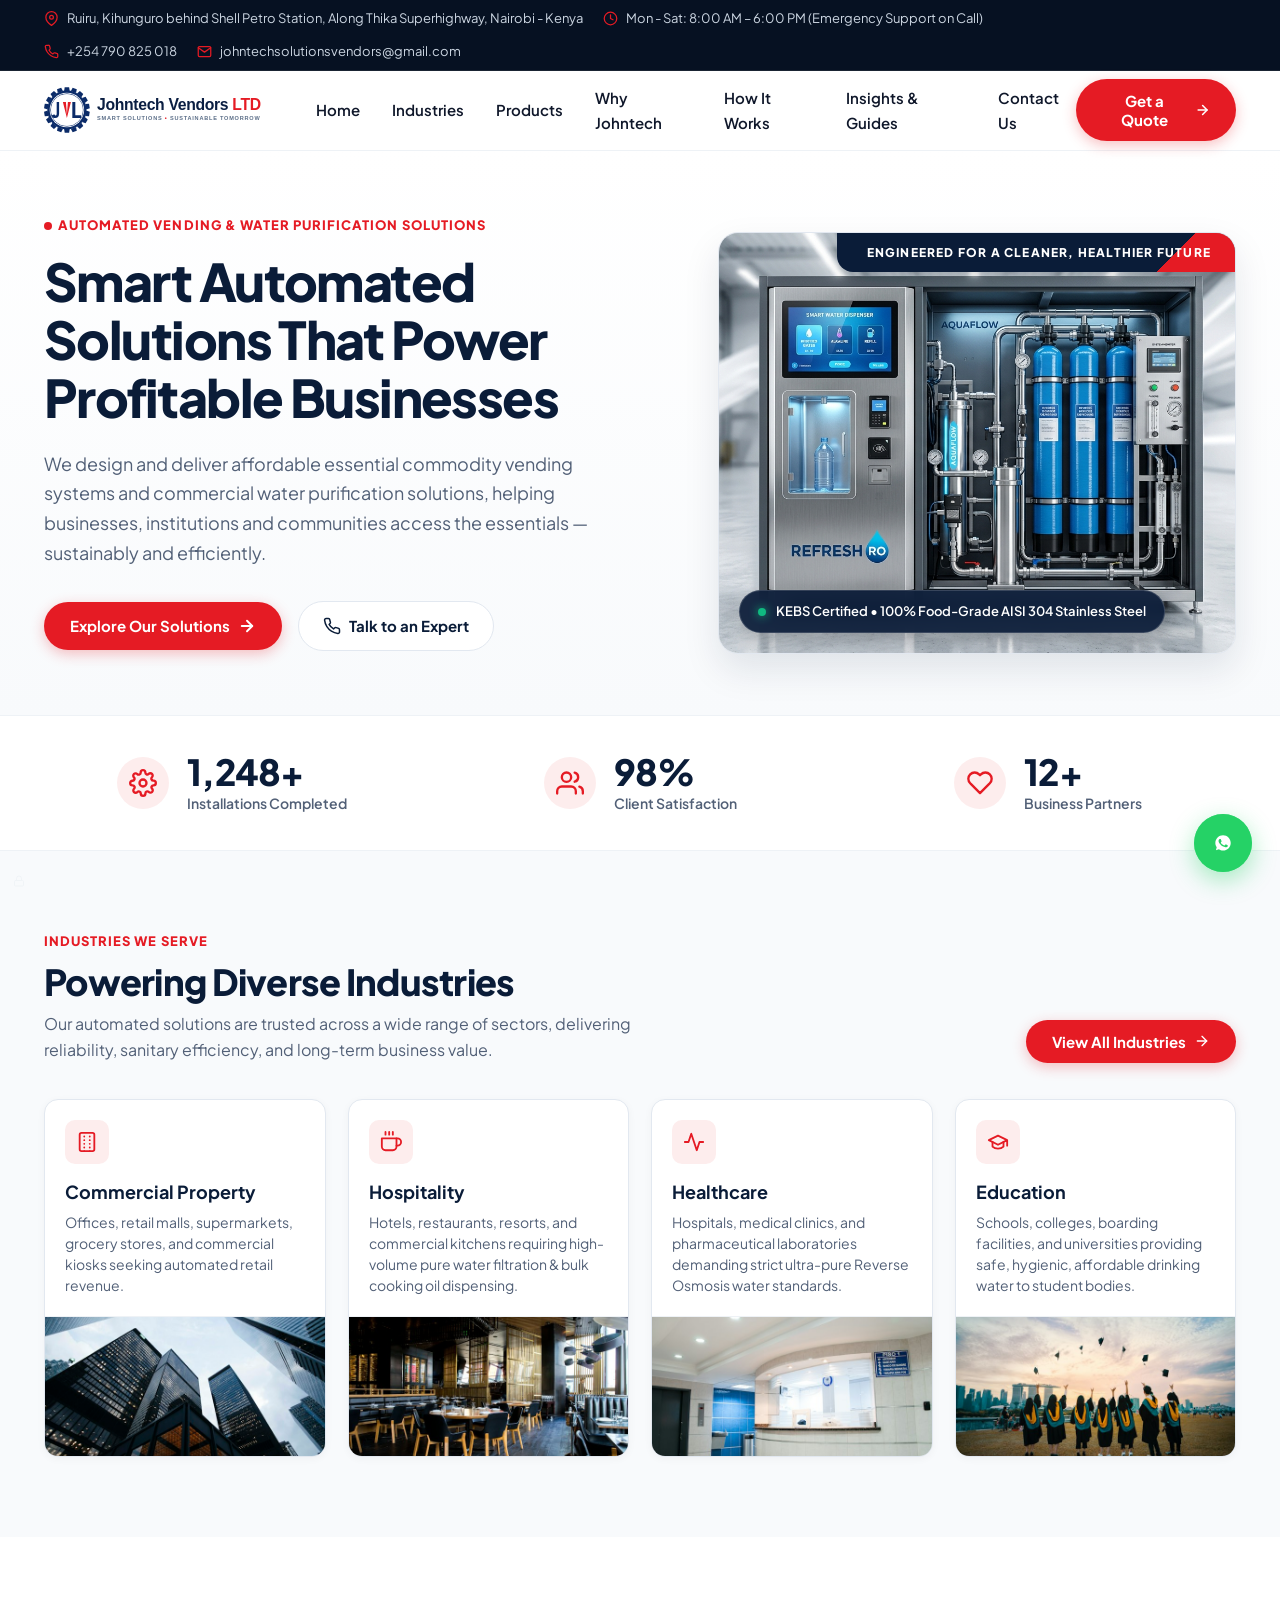
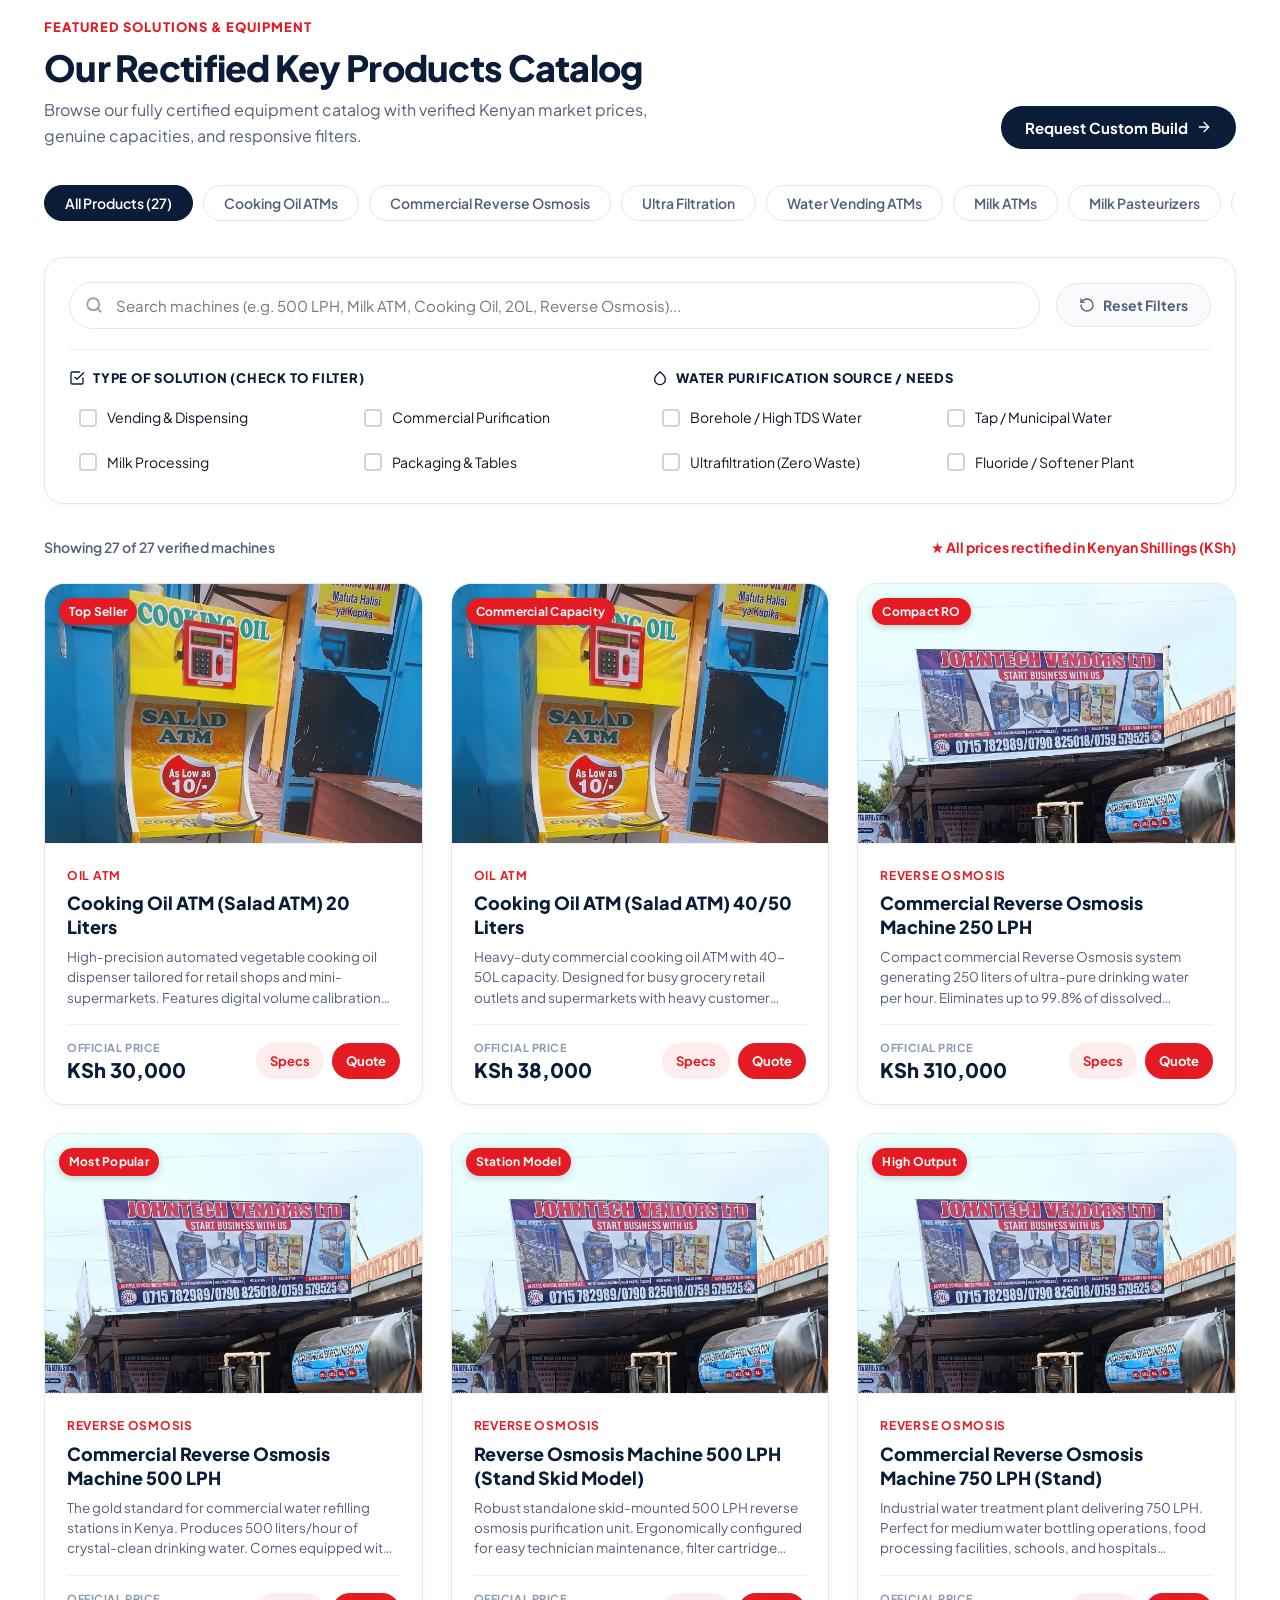
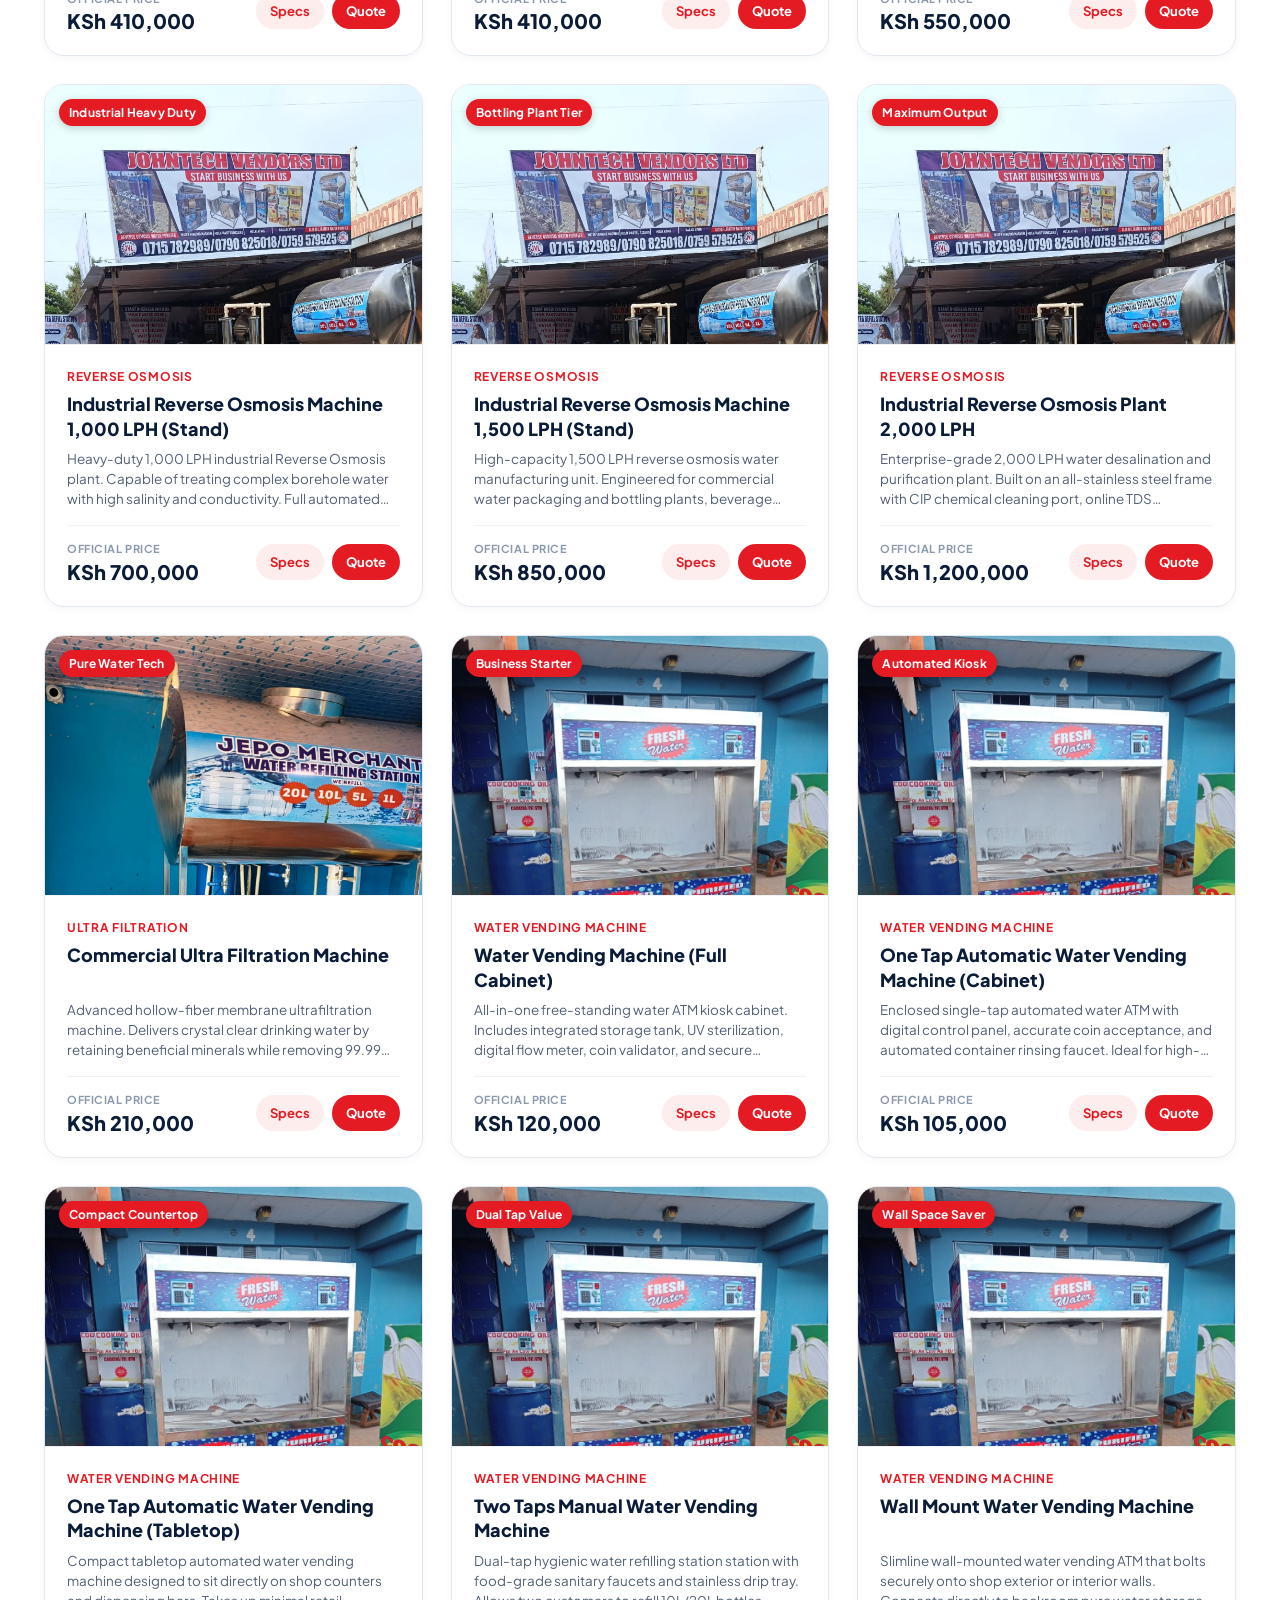
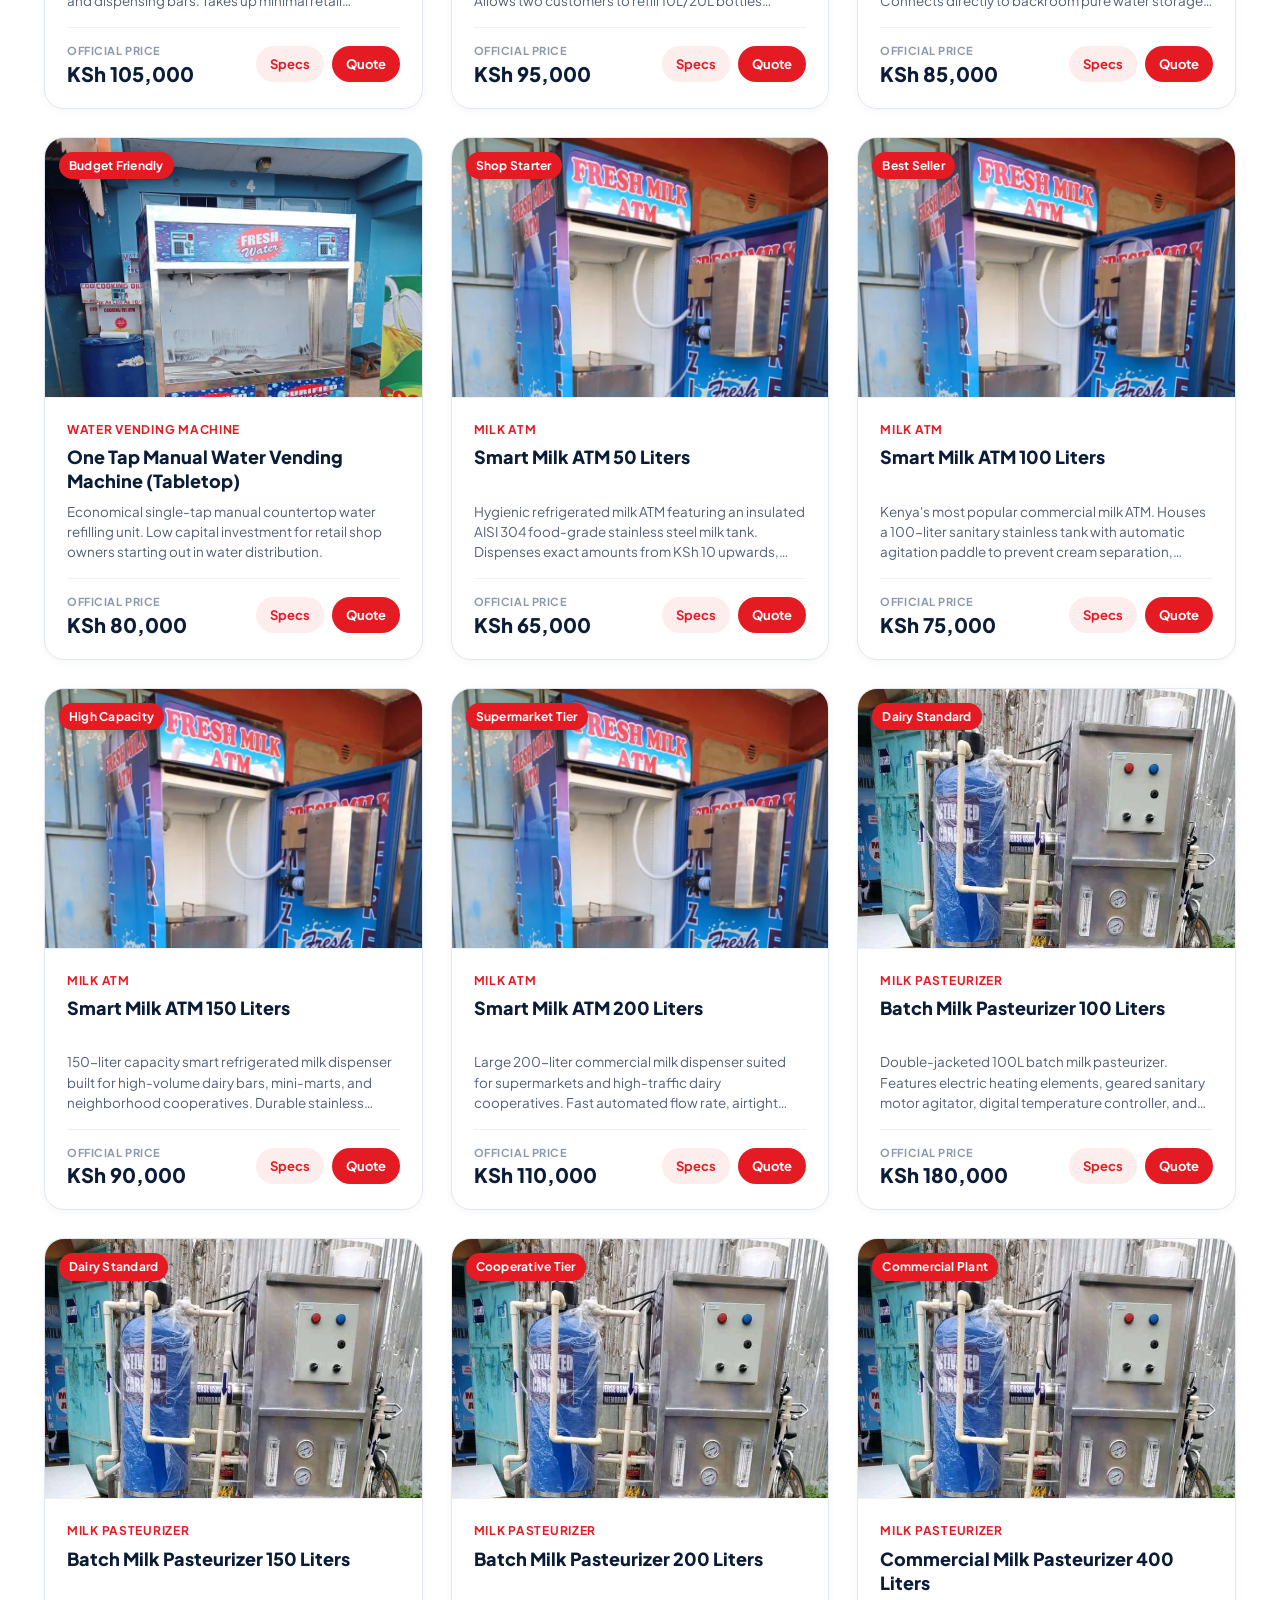
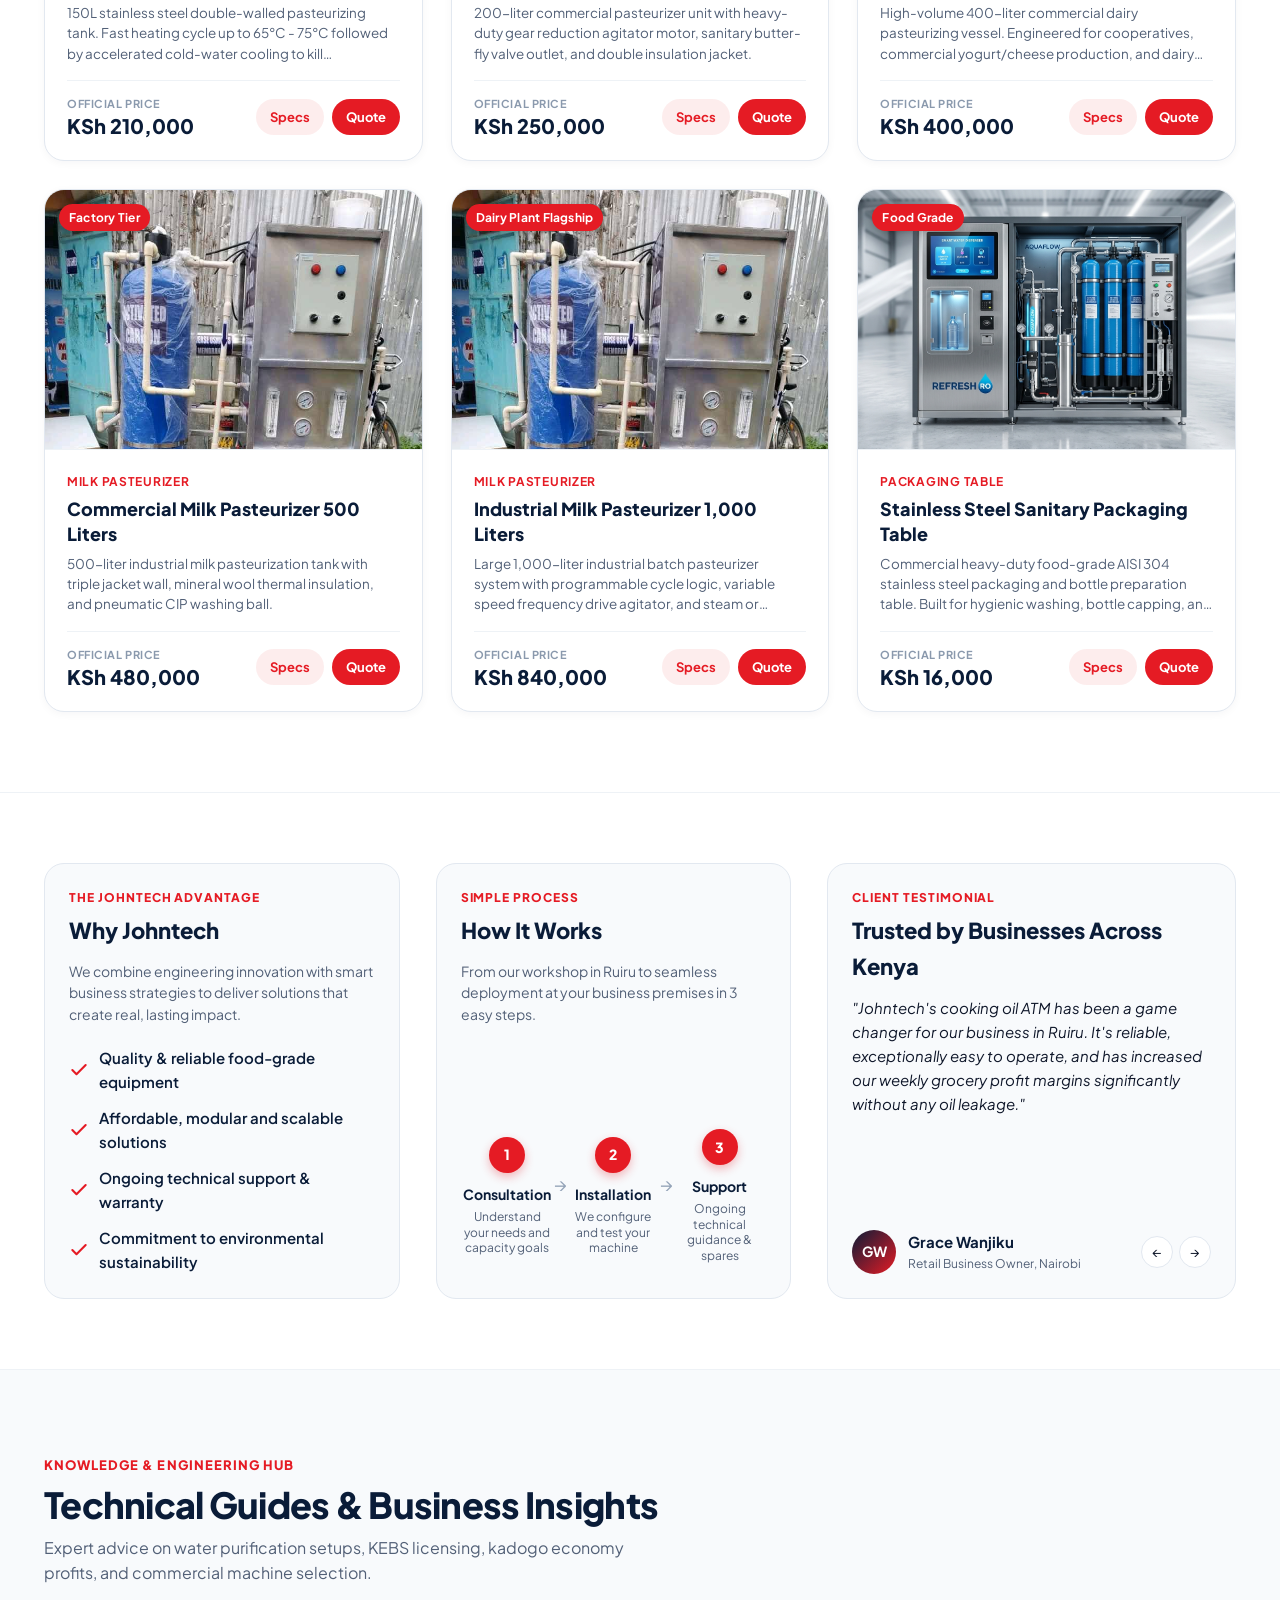
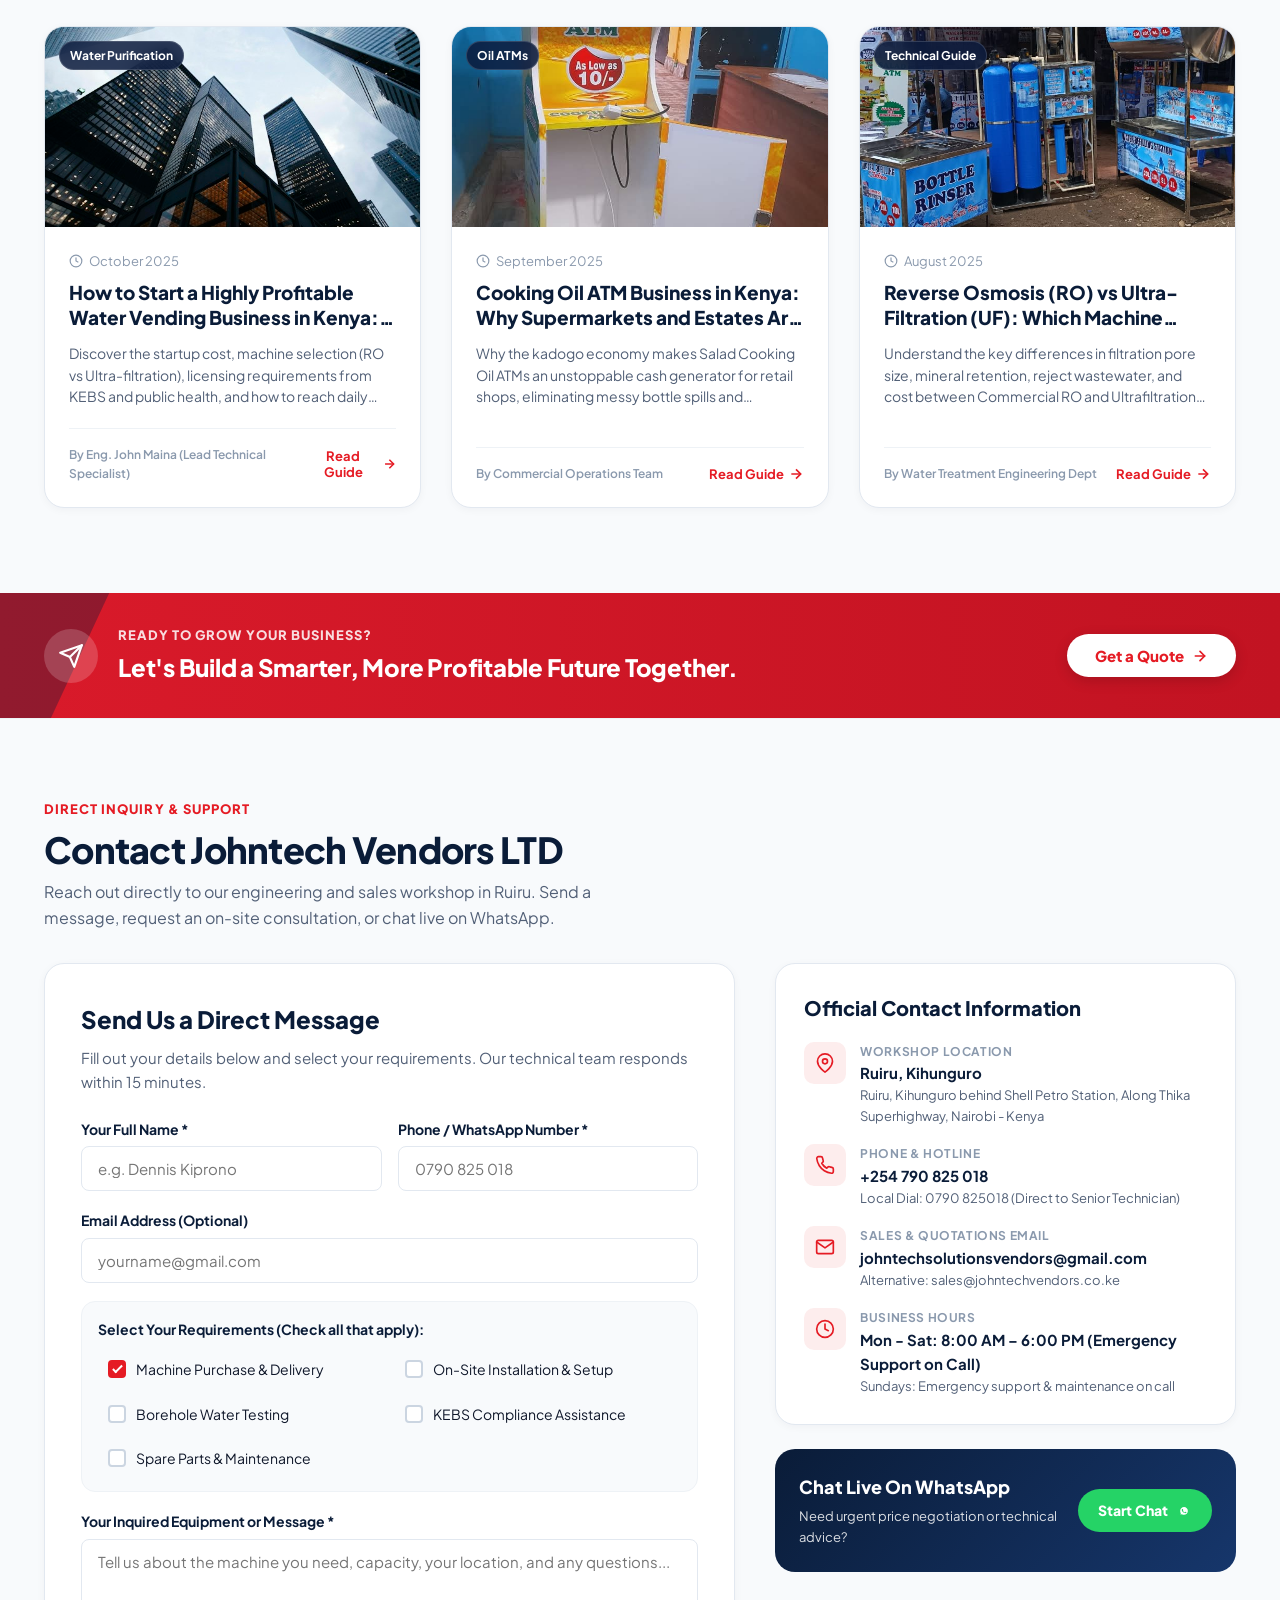
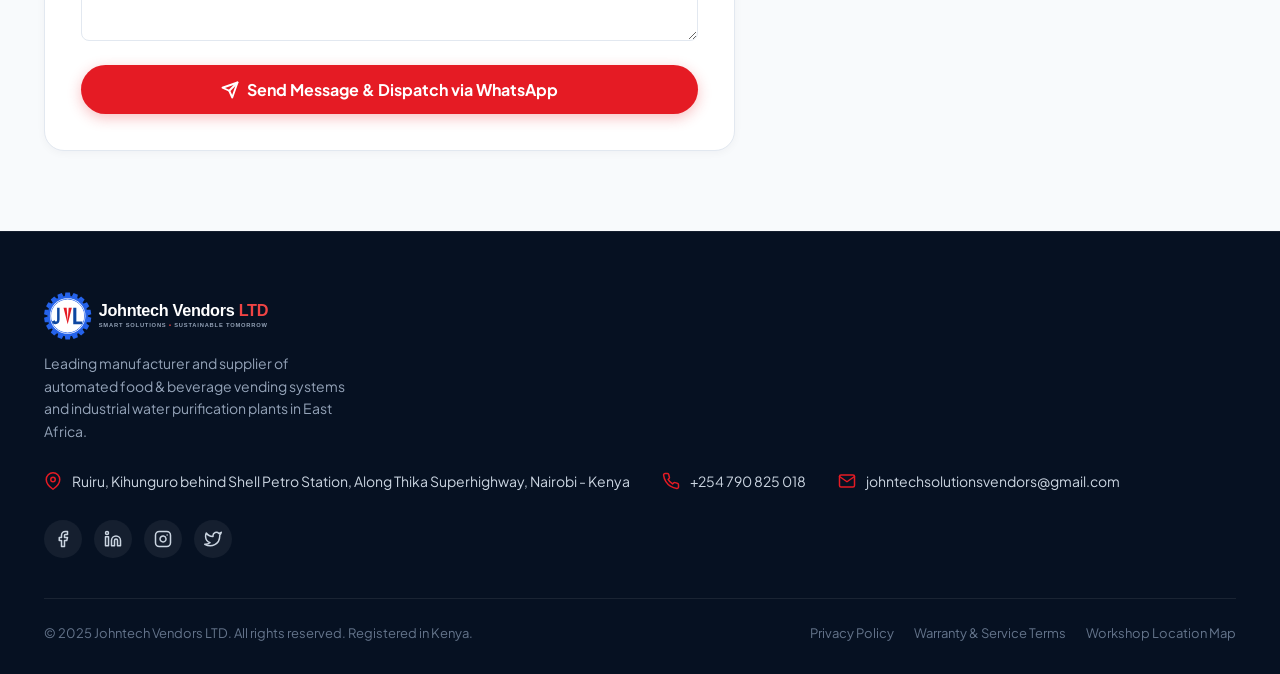
==== index.html @ 5ea1b276 "Initial commit - Johntech Vendors LTD website" ====
<!DOCTYPE html>
<html lang="en">
<head>
  <meta charset="UTF-8">
  <meta name="viewport" content="width=device-width, initial-scale=1.0">
  <title>Johntech Vendors LTD | Smart Automated Vending & Commercial Water Purification</title>
  <meta name="description" content="Johntech Vendors LTD manufactures and delivers high-performance cooking oil ATMs, commercial reverse osmosis water purification plants, milk ATMs, and automated water vending machines in Kenya. Located in Ruiru, Kihunguro behind Shell Petro Station.">
  <meta name="keywords" content="Cooking oil ATM Kenya, reverse osmosis water purification machine Kenya, milk ATM Nairobi, water vending machines Ruiru, salad ATM, water refilling station equipment">
  
  <!-- Open Graph -->
  <meta property="og:title" content="Johntech Vendors LTD - Smart Solutions, Sustainable Tomorrow">
  <meta property="og:description" content="Engineered essential commodity vending and industrial water purification systems powering profitable businesses across Kenya.">
  <meta property="og:type" content="website">
  <meta property="og:image" content="assets/hero-machine.jpg">

  <!-- Favicon -->
  <link rel="icon" type="image/svg+xml" href="assets/logo-gear.svg">

  <!-- Styles -->
  <link rel="stylesheet" href="css/style.css?v=2">
</head>
<body>

  <!-- Top Announcement Bar -->
  <div class="top-bar">
    <div class="container">
      <div class="top-bar-left">
        <div class="top-bar-item">
          <svg width="15" height="15" viewBox="0 0 24 24" fill="none" stroke="currentColor" stroke-width="2" stroke-linecap="round" stroke-linejoin="round"><path d="M21 10c0 7-9 13-9 13s-9-6-9-13a9 9 0 0 1 18 0z"></path><circle cx="12" cy="10" r="3"></circle></svg>
          <span id="topBarAddress">Ruiru, Kihunguro behind Shell Petro Station, Along Thika Rd</span>
        </div>
        <div class="top-bar-item">
          <svg width="15" height="15" viewBox="0 0 24 24" fill="none" stroke="currentColor" stroke-width="2" stroke-linecap="round" stroke-linejoin="round"><circle cx="12" cy="12" r="10"></circle><polyline points="12 6 12 12 16 14"></polyline></svg>
          <span id="topBarHours">Mon - Sat: 8:00 AM – 6:00 PM</span>
        </div>
      </div>
      <div class="top-bar-right">
        <a href="tel:+254790825018" class="top-bar-item" id="topBarPhoneLink">
          <svg width="15" height="15" viewBox="0 0 24 24" fill="none" stroke="currentColor" stroke-width="2" stroke-linecap="round" stroke-linejoin="round"><path d="M22 16.92v3a2 2 0 0 1-2.18 2 19.79 19.79 0 0 1-8.63-3.07 19.5 19.5 0 0 1-6-6 19.79 19.79 0 0 1-3.07-8.67A2 2 0 0 1 4.11 2h3a2 2 0 0 1 2 1.72 12.84 12.84 0 0 0 .7 2.81 2 2 0 0 1-.45 2.11L8.09 9.91a16 16 0 0 0 6 6l1.27-1.27a2 2 0 0 1 2.11-.45 12.84 12.84 0 0 0 2.81.7A2 2 0 0 1 22 16.92z"></path></svg>
          <span id="topBarPhone">+254 790 825 018</span>
        </a>
        <a href="mailto:johntechsolutionsvendors@gmail.com" class="top-bar-item" id="topBarEmailLink">
          <svg width="15" height="15" viewBox="0 0 24 24" fill="none" stroke="currentColor" stroke-width="2" stroke-linecap="round" stroke-linejoin="round"><path d="M4 4h16c1.1 0 2 .9 2 2v12c0 1.1-.9 2-2 2H4c-1.1 0-2-.9-2-2V6c0-1.1.9-2 2-2z"></path><polyline points="22,6 12,13 2,6"></polyline></svg>
          <span id="topBarEmail">johntechsolutionsvendors@gmail.com</span>
        </a>
      </div>
    </div>
  </div>

  <!-- Main Navigation Bar -->
  <header class="navbar" id="navbar">
    <div class="container">
      <a href="#" class="brand-logo" aria-label="Johntech Vendors LTD Home">
        <img src="assets/logo.svg" alt="Johntech Vendors LTD Logo">
      </a>

      <nav>
        <ul class="nav-links">
          <li><a href="#home" class="nav-link active">Home</a></li>
          <li><a href="#industries" class="nav-link">Industries</a></li>
          <li><a href="#products" class="nav-link">Products</a></li>
          <li><a href="#advantage" class="nav-link">Why Johntech</a></li>
          <li><a href="#process" class="nav-link">How It Works</a></li>
          <li><a href="#insights" class="nav-link">Insights &amp; Guides</a></li>
          <li><a href="#contact" class="nav-link">Contact Us</a></li>
        </ul>
      </nav>

      <div class="nav-actions">
        <button class="btn-primary" onclick="openQuoteModal()">
          <span>Get a Quote</span>
          <svg width="16" height="16" viewBox="0 0 24 24" fill="none" stroke="currentColor" stroke-width="2.5" stroke-linecap="round" stroke-linejoin="round"><line x1="5" y1="12" x2="19" y2="12"></line><polyline points="12 5 19 12 12 19"></polyline></svg>
        </button>
        <button class="menu-toggle" id="menuToggle" aria-label="Open Navigation Menu">
          <svg width="28" height="28" viewBox="0 0 24 24" fill="none" stroke="currentColor" stroke-width="2" stroke-linecap="round" stroke-linejoin="round"><line x1="3" y1="12" x2="21" y2="12"></line><line x1="3" y1="6" x2="21" y2="6"></line><line x1="3" y1="18" x2="21" y2="18"></line></svg>
        </button>
      </div>
    </div>
  </header>

  <!-- Mobile Drawer -->
  <div class="mobile-nav-drawer" id="mobileDrawer">
    <div class="drawer-header">
      <img src="assets/logo.svg" alt="Johntech Logo" style="height: 38px;">
      <button class="modal-close-btn" id="closeDrawer">&times;</button>
    </div>
    <ul class="drawer-links">
      <li><a href="#home" class="mobile-drawer-link">Home</a></li>
      <li><a href="#industries" class="mobile-drawer-link">Industries</a></li>
      <li><a href="#products" class="mobile-drawer-link">Products</a></li>
      <li><a href="#advantage" class="mobile-drawer-link">Why Johntech</a></li>
      <li><a href="#process" class="mobile-drawer-link">How It Works</a></li>
      <li><a href="#insights" class="mobile-drawer-link">Insights &amp; Guides</a></li>
      <li><a href="#contact" class="mobile-drawer-link">Contact Us</a></li>
    </ul>
    <button class="btn-primary" style="width: 100%;" onclick="openQuoteModal(); document.getElementById('mobileDrawer').classList.remove('open');">
      Request Official Quote
    </button>
  </div>

  <main>
    <!-- HERO SECTION -->
    <section class="hero" id="home">
      <div class="container">
        <div class="hero-grid">
          
          <!-- Hero Copy Left -->
          <div class="hero-content">
            <span class="hero-tag" id="heroTagText">Automated Vending &amp; Water Purification Solutions</span>
            <h1 class="hero-title" id="heroTitleText">Smart Automated Solutions That Power Profitable Businesses</h1>
            <p class="hero-description" id="heroSubtitleText">
              We design and deliver affordable essential commodity vending systems and commercial water purification solutions, helping businesses, institutions and communities access the essentials — sustainably and efficiently.
            </p>
            <div class="hero-buttons">
              <a href="#products" class="btn-primary">
                <span>Explore Our Solutions</span>
                <svg width="18" height="18" viewBox="0 0 24 24" fill="none" stroke="currentColor" stroke-width="2.5" stroke-linecap="round" stroke-linejoin="round"><line x1="5" y1="12" x2="19" y2="12"></line><polyline points="12 5 19 12 12 19"></polyline></svg>
              </a>
              <a href="https://wa.me/254790825018?text=Hello%20Johntech,%20I%20would%20like%20to%20talk%20to%20an%20expert%20about%20your%20vending%20and%20purification%20machines" target="_blank" class="btn-secondary" id="heroWhatsappBtn">
                <svg width="18" height="18" viewBox="0 0 24 24" fill="none" stroke="currentColor" stroke-width="2" stroke-linecap="round" stroke-linejoin="round"><path d="M22 16.92v3a2 2 0 0 1-2.18 2 19.79 19.79 0 0 1-8.63-3.07 19.5 19.5 0 0 1-6-6 19.79 19.79 0 0 1-3.07-8.67A2 2 0 0 1 4.11 2h3a2 2 0 0 1 2 1.72 12.84 12.84 0 0 0 .7 2.81 2 2 0 0 1-.45 2.11L8.09 9.91a16 16 0 0 0 6 6l1.27-1.27a2 2 0 0 1 2.11-.45 12.84 12.84 0 0 0 2.81.7A2 2 0 0 1 22 16.92z"></path></svg>
                <span>Talk to an Expert</span>
              </a>
            </div>
          </div>

          <!-- Hero Visual Right -->
          <div class="hero-visual-wrapper">
            <div class="hero-banner-accent">
              Engineered For A Cleaner, Healthier Future
            </div>
            <img src="assets/hero-machine.jpg" id="heroImageSrc" alt="Johntech Commercial Water Purification & Automated Vending Solutions" class="hero-image-main">
            <div class="hero-floating-badge">
              <span class="dot"></span>
              <span>KEBS Certified &bull; 100% Food-Grade AISI 304 Stainless Steel</span>
            </div>
          </div>

        </div>
      </div>
    </section>

    <!-- METRICS STRIP -->
    <section class="stats-strip">
      <div class="container">
        <div class="stats-grid">
          
          <div class="stat-item">
            <div class="stat-icon">
              <svg width="28" height="28" viewBox="0 0 24 24" fill="none" stroke="currentColor" stroke-width="2" stroke-linecap="round" stroke-linejoin="round"><circle cx="12" cy="12" r="3"></circle><path d="M19.4 15a1.65 1.65 0 0 0 .33 1.82l.06.06a2 2 0 0 1 0 2.83 2 2 0 0 1-2.83 0l-.06-.06a1.65 1.65 0 0 0-1.82-.33 1.65 1.65 0 0 0-1 1.51V21a2 2 0 0 1-2 2 2 2 0 0 1-2-2v-.09A1.65 1.65 0 0 0 9 19.4a1.65 1.65 0 0 0-1.82.33l-.06.06a2 2 0 0 1-2.83 0 2 2 0 0 1 0-2.83l.06-.06a1.65 1.65 0 0 0 .33-1.82 1.65 1.65 0 0 0-1.51-1H3a2 2 0 0 1-2-2 2 2 0 0 1 2-2h.09A1.65 1.65 0 0 0 4.6 9a1.65 1.65 0 0 0-.33-1.82l-.06-.06a2 2 0 0 1 0-2.83 2 2 0 0 1 2.83 0l.06.06a1.65 1.65 0 0 0 1.82.33H9a1.65 1.65 0 0 0 1-1.51V3a2 2 0 0 1 2-2 2 2 0 0 1 2 2v.09a1.65 1.65 0 0 0 1 1.51 1.65 1.65 0 0 0 1.82-.33l.06-.06a2 2 0 0 1 2.83 0 2 2 0 0 1 0 2.83l-.06.06a1.65 1.65 0 0 0-.33 1.82V9a1.65 1.65 0 0 0 1.51 1H21a2 2 0 0 1 2 2 2 2 0 0 1-2 2h-.09a1.65 1.65 0 0 0-1.51 1z"></path></svg>
            </div>
            <div class="stat-info">
              <div class="stat-number" id="statInstallationsNum" data-target="1248" data-suffix="+">1,248+</div>
              <div class="stat-label">Installations Completed</div>
            </div>
          </div>

          <div class="stat-item">
            <div class="stat-icon">
              <svg width="28" height="28" viewBox="0 0 24 24" fill="none" stroke="currentColor" stroke-width="2" stroke-linecap="round" stroke-linejoin="round"><path d="M17 21v-2a4 4 0 0 0-4-4H5a4 4 0 0 0-4 4v2"></path><circle cx="9" cy="7" r="4"></circle><path d="M23 21v-2a4 4 0 0 0-3-3.87"></path><path d="M16 3.13a4 4 0 0 1 0 7.75"></path></svg>
            </div>
            <div class="stat-info">
              <div class="stat-number" id="statSatisfactionNum" data-target="98" data-suffix="%">98%</div>
              <div class="stat-label">Client Satisfaction</div>
            </div>
          </div>

          <div class="stat-item">
            <div class="stat-icon">
              <svg width="28" height="28" viewBox="0 0 24 24" fill="none" stroke="currentColor" stroke-width="2" stroke-linecap="round" stroke-linejoin="round"><path d="M20.42 4.58a5.4 5.4 0 0 0-7.65 0l-.77.78-.77-.78a5.4 5.4 0 0 0-7.65 7.65l.77.78L12 20.66l7.65-7.65.77-.78a5.4 5.4 0 0 0 0-7.65z"></path></svg>
            </div>
            <div class="stat-info">
              <div class="stat-number" id="statPartnersNum" data-target="12" data-suffix="+">12+</div>
              <div class="stat-label">Business Partners</div>
            </div>
          </div>

        </div>
      </div>
    </section>

    <!-- INDUSTRIES WE SERVE -->
    <section class="section section-subtle" id="industries">
      <div class="container">
        
        <div class="section-header-row">
          <div>
            <span class="section-tag">Industries We Serve</span>
            <h2 class="section-title">Powering Diverse Industries</h2>
            <p class="section-subtitle">
              Our automated solutions are trusted across a wide range of sectors, delivering reliability, sanitary efficiency, and long-term business value.
            </p>
          </div>
          <button class="btn-primary" onclick="openQuoteModal('Industry Solutions')">
            <span>View All Industries</span>
            <svg width="16" height="16" viewBox="0 0 24 24" fill="none" stroke="currentColor" stroke-width="2" stroke-linecap="round" stroke-linejoin="round"><line x1="5" y1="12" x2="19" y2="12"></line><polyline points="12 5 19 12 12 19"></polyline></svg>
          </button>
        </div>

        <div class="industries-grid">
          
          <!-- Industry 1 -->
          <div class="industry-card">
            <div class="industry-card-body">
              <div class="industry-icon-wrapper">
                <svg width="22" height="22" viewBox="0 0 24 24" fill="none" stroke="currentColor" stroke-width="2" stroke-linecap="round" stroke-linejoin="round"><rect x="4" y="2" width="16" height="20" rx="2" ry="2"></rect><line x1="9" y1="22" x2="9" y2="22.01"></line><line x1="15" y1="22" x2="15" y2="22.01"></line><line x1="9" y1="6" x2="9" y2="6.01"></line><line x1="15" y1="6" x2="15" y2="6.01"></line><line x1="9" y1="10" x2="9" y2="10.01"></line><line x1="15" y1="10" x2="15" y2="10.01"></line><line x1="9" y1="14" x2="9" y2="14.01"></line><line x1="15" y1="14" x2="15" y2="14.01"></line><line x1="9" y1="18" x2="9" y2="18.01"></line><line x1="15" y1="18" x2="15" y2="18.01"></line></svg>
              </div>
              <h3 class="industry-card-title">Commercial Property</h3>
              <p class="industry-card-desc">Offices, retail malls, supermarkets, grocery stores, and commercial kiosks seeking automated retail revenue.</p>
            </div>
            <img src="assets/industries/commercial.jpg" alt="Commercial Property Vending Solutions" class="industry-image-thumb">
          </div>

          <!-- Industry 2 -->
          <div class="industry-card">
            <div class="industry-card-body">
              <div class="industry-icon-wrapper">
                <svg width="22" height="22" viewBox="0 0 24 24" fill="none" stroke="currentColor" stroke-width="2" stroke-linecap="round" stroke-linejoin="round"><path d="M18 8h1a4 4 0 0 1 0 8h-1"></path><path d="M2 8h16v9a4 4 0 0 1-4 4H6a4 4 0 0 1-4-4V8z"></path><line x1="6" y1="1" x2="6" y2="4"></line><line x1="10" y1="1" x2="10" y2="4"></line><line x1="14" y1="1" x2="14" y2="4"></line></svg>
              </div>
              <h3 class="industry-card-title">Hospitality</h3>
              <p class="industry-card-desc">Hotels, restaurants, resorts, and commercial kitchens requiring high-volume pure water filtration & bulk cooking oil dispensing.</p>
            </div>
            <img src="assets/industries/hospitality.jpg" alt="Hospitality Water and Oil Solutions" class="industry-image-thumb">
          </div>

          <!-- Industry 3 -->
          <div class="industry-card">
            <div class="industry-card-body">
              <div class="industry-icon-wrapper">
                <svg width="22" height="22" viewBox="0 0 24 24" fill="none" stroke="currentColor" stroke-width="2" stroke-linecap="round" stroke-linejoin="round"><path d="M22 12h-4l-3 9L9 3l-3 9H2"></path></svg>
              </div>
              <h3 class="industry-card-title">Healthcare</h3>
              <p class="industry-card-desc">Hospitals, medical clinics, and pharmaceutical laboratories demanding strict ultra-pure Reverse Osmosis water standards.</p>
            </div>
            <img src="assets/industries/healthcare.jpg" alt="Healthcare Purification Systems" class="industry-image-thumb">
          </div>

          <!-- Industry 4 -->
          <div class="industry-card">
            <div class="industry-card-body">
              <div class="industry-icon-wrapper">
                <svg width="22" height="22" viewBox="0 0 24 24" fill="none" stroke="currentColor" stroke-width="2" stroke-linecap="round" stroke-linejoin="round"><path d="M22 10v6M2 10l10-5 10 5-10 5z"></path><path d="M6 12v5c3 3 9 3 12 0v-5"></path></svg>
              </div>
              <h3 class="industry-card-title">Education</h3>
              <p class="industry-card-desc">Schools, colleges, boarding facilities, and universities providing safe, hygienic, affordable drinking water to student bodies.</p>
            </div>
            <img src="assets/industries/education.jpg" alt="Education Drinking Water Stations" class="industry-image-thumb">
          </div>

        </div>
      </div>
    </section>

    <!-- FEATURED SOLUTIONS / OUR KEY PRODUCTS WITH CHECKBOX FILTERS -->
    <section class="section" id="products">
      <div class="container">
        
        <div class="section-header-row">
          <div>
            <span class="section-tag">Featured Solutions &amp; Equipment</span>
            <h2 class="section-title">Our Rectified Key Products Catalog</h2>
            <p class="section-subtitle">
              Browse our fully certified equipment catalog with verified Kenyan market prices, genuine capacities, and responsive filters.
            </p>
          </div>
          <button class="btn-dark" onclick="openQuoteModal('Custom Machine Request')">
            <span>Request Custom Build</span>
            <svg width="16" height="16" viewBox="0 0 24 24" fill="none" stroke="currentColor" stroke-width="2" stroke-linecap="round" stroke-linejoin="round"><line x1="5" y1="12" x2="19" y2="12"></line><polyline points="12 5 19 12 12 19"></polyline></svg>
          </button>
        </div>

        <!-- Category Filter Pills -->
        <div class="filter-tabs">
          <button class="filter-pill active" data-filter="all">All Products (27)</button>
          <button class="filter-pill" data-filter="oil-atm">Cooking Oil ATMs</button>
          <button class="filter-pill" data-filter="reverse-osmosis">Commercial Reverse Osmosis</button>
          <button class="filter-pill" data-filter="ultra-filtration">Ultra Filtration</button>
          <button class="filter-pill" data-filter="water-vending">Water Vending ATMs</button>
          <button class="filter-pill" data-filter="milk-atm">Milk ATMs</button>
          <button class="filter-pill" data-filter="milk-pasteurizer">Milk Pasteurizers</button>
          <button class="filter-pill" data-filter="accessories">Accessories</button>
        </div>

        <!-- Advanced Filter & Search Card with Checkboxes -->
        <div class="catalog-controls-card">
          <div class="catalog-search-row">
            <div class="search-input-box">
              <svg width="18" height="18" viewBox="0 0 24 24" fill="none" stroke="currentColor" stroke-width="2.5" stroke-linecap="round" stroke-linejoin="round"><circle cx="11" cy="11" r="8"></circle><line x1="21" y1="21" x2="16.65" y2="16.65"></line></svg>
              <input type="text" id="catalogSearchInput" class="search-input" placeholder="Search machines (e.g. 500 LPH, Milk ATM, Cooking Oil, 20L, Reverse Osmosis)...">
            </div>
            <button class="reset-filters-btn" id="resetFiltersBtn">
              <svg width="16" height="16" viewBox="0 0 24 24" fill="none" stroke="currentColor" stroke-width="2" stroke-linecap="round" stroke-linejoin="round"><path d="M3 12a9 9 0 1 0 9-9 9.75 9.75 0 0 0-6.74 2.74L3 8"></path><path d="M3 3v5h5"></path></svg>
              <span>Reset Filters</span>
            </button>
          </div>

          <!-- Checkbox Filter Groups -->
          <div class="filter-categories-grid">
            
            <!-- Checkbox Group 1: Type of Solution -->
            <div>
              <div class="filter-group-header">
                <svg width="16" height="16" viewBox="0 0 24 24" fill="none" stroke="currentColor" stroke-width="2" stroke-linecap="round" stroke-linejoin="round"><polyline points="9 11 12 14 22 4"></polyline><path d="M21 12v7a2 2 0 0 1-2 2H5a2 2 0 0 1-2-2V5a2 2 0 0 1 2-2h11"></path></svg>
                <span>Type of Solution (Check to Filter)</span>
              </div>
              <div class="checkboxes-wrap">
                <label class="custom-checkbox-label">
                  <input type="checkbox" class="custom-checkbox-input filter-checkbox" data-group="solution" value="Vending & Dispensing">
                  <span>Vending &amp; Dispensing</span>
                </label>
                <label class="custom-checkbox-label">
                  <input type="checkbox" class="custom-checkbox-input filter-checkbox" data-group="solution" value="Commercial Purification">
                  <span>Commercial Purification</span>
                </label>
                <label class="custom-checkbox-label">
                  <input type="checkbox" class="custom-checkbox-input filter-checkbox" data-group="solution" value="Milk Processing">
                  <span>Milk Processing</span>
                </label>
                <label class="custom-checkbox-label">
                  <input type="checkbox" class="custom-checkbox-input filter-checkbox" data-group="solution" value="Accessories">
                  <span>Packaging &amp; Tables</span>
                </label>
              </div>
            </div>

            <!-- Checkbox Group 2: Water Purification Needs -->
            <div>
              <div class="filter-group-header">
                <svg width="16" height="16" viewBox="0 0 24 24" fill="none" stroke="currentColor" stroke-width="2" stroke-linecap="round" stroke-linejoin="round"><path d="M12 2.69l5.66 5.66a8 8 0 1 1-11.31 0z"></path></svg>
                <span>Water Purification Source / Needs</span>
              </div>
              <div class="checkboxes-wrap">
                <label class="custom-checkbox-label">
                  <input type="checkbox" class="custom-checkbox-input filter-checkbox" data-group="purification" value="Borehole / High TDS">
                  <span>Borehole / High TDS Water</span>
                </label>
                <label class="custom-checkbox-label">
                  <input type="checkbox" class="custom-checkbox-input filter-checkbox" data-group="purification" value="Tap Water / Municipal">
                  <span>Tap / Municipal Water</span>
                </label>
                <label class="custom-checkbox-label">
                  <input type="checkbox" class="custom-checkbox-input filter-checkbox" data-group="purification" value="Ultrafiltration">
                  <span>Ultrafiltration (Zero Waste)</span>
                </label>
                <label class="custom-checkbox-label">
                  <input type="checkbox" class="custom-checkbox-input filter-checkbox" data-group="purification" value="Water Softener / Fluoride">
                  <span>Fluoride / Softener Plant</span>
                </label>
              </div>
            </div>

          </div>
        </div>

        <div class="results-count-banner">
          <span id="resultsCount">Showing 27 machines</span>
          <span style="color: #E51B24; font-weight: 700;">★ All prices rectified in Kenyan Shillings (KSh)</span>
        </div>

        <!-- Dynamic Product Cards Grid -->
        <div class="products-grid" id="productsGrid">
          <!-- Rendered dynamically by js/app.js -->
        </div>

      </div>
    </section>

    <!-- THREE COLUMN SECTION: WHY JOHNTECH, PROCESS, TESTIMONIAL -->
    <section class="triple-section" id="advantage">
      <div class="container">
        <div class="triple-grid">
          
          <!-- Column 1: Why Johntech -->
          <div class="triple-col">
            <span class="triple-tag">The Johntech Advantage</span>
            <h3 class="triple-title">Why Johntech</h3>
            <p class="triple-desc">
              We combine engineering innovation with smart business strategies to deliver solutions that create real, lasting impact.
            </p>
            <ul class="advantage-list">
              <li class="advantage-item">
                <svg class="check-icon" width="20" height="20" viewBox="0 0 24 24" fill="none" stroke="currentColor" stroke-width="2.5" stroke-linecap="round" stroke-linejoin="round"><polyline points="20 6 9 17 4 12"></polyline></svg>
                <span>Quality &amp; reliable food-grade equipment</span>
              </li>
              <li class="advantage-item">
                <svg class="check-icon" width="20" height="20" viewBox="0 0 24 24" fill="none" stroke="currentColor" stroke-width="2.5" stroke-linecap="round" stroke-linejoin="round"><polyline points="20 6 9 17 4 12"></polyline></svg>
                <span>Affordable, modular and scalable solutions</span>
              </li>
              <li class="advantage-item">
                <svg class="check-icon" width="20" height="20" viewBox="0 0 24 24" fill="none" stroke="currentColor" stroke-width="2.5" stroke-linecap="round" stroke-linejoin="round"><polyline points="20 6 9 17 4 12"></polyline></svg>
                <span>Ongoing technical support &amp; warranty</span>
              </li>
              <li class="advantage-item">
                <svg class="check-icon" width="20" height="20" viewBox="0 0 24 24" fill="none" stroke="currentColor" stroke-width="2.5" stroke-linecap="round" stroke-linejoin="round"><polyline points="20 6 9 17 4 12"></polyline></svg>
                <span>Commitment to environmental sustainability</span>
              </li>
            </ul>
          </div>

          <!-- Column 2: How It Works Process -->
          <div class="triple-col" id="process">
            <span class="triple-tag">Simple Process</span>
            <h3 class="triple-title">How It Works</h3>
            <p class="triple-desc">
              From our workshop in Ruiru to seamless deployment at your business premises in 3 easy steps.
            </p>
            <div class="process-steps">
              <div class="process-step">
                <div class="step-num">1</div>
                <div class="step-name">Consultation</div>
                <div class="step-desc">Understand your needs and capacity goals</div>
              </div>
              <div class="process-arrow">&rarr;</div>
              <div class="process-step">
                <div class="step-num">2</div>
                <div class="step-name">Installation</div>
                <div class="step-desc">We configure and test your machine</div>
              </div>
              <div class="process-arrow">&rarr;</div>
              <div class="process-step">
                <div class="step-num">3</div>
                <div class="step-name">Support</div>
                <div class="step-desc">Ongoing technical guidance &amp; spares</div>
              </div>
            </div>
          </div>

          <!-- Column 3: Client Testimonial -->
          <div class="triple-col">
            <span class="triple-tag">Client Testimonial</span>
            <h3 class="triple-title">Trusted by Businesses Across Kenya</h3>
            <p class="testimonial-quote" id="tQuote">
              "Johntech's cooking oil ATM has been a game changer for our business in Ruiru. It's reliable, exceptionally easy to operate, and has increased our weekly grocery profit margins significantly without any oil leakage."
            </p>
            <div class="testimonial-author-wrapper">
              <div class="testimonial-author-info">
                <div class="author-avatar" id="tAvatar">GW</div>
                <div>
                  <div class="author-name" id="tName">Grace Wanjiku</div>
                  <div class="author-role" id="tRole">Retail Business Owner, Nairobi</div>
                </div>
              </div>
              <div class="testimonial-controls">
                <button class="t-btn" id="tPrev" aria-label="Previous Testimonial">&larr;</button>
                <button class="t-btn" id="tNext" aria-label="Next Testimonial">&rarr;</button>
              </div>
            </div>
          </div>

        </div>
      </div>
    </section>

    <!-- BLOG & TECHNICAL INSIGHTS SECTION -->
    <section class="blog-section" id="insights">
      <div class="container">
        
        <div class="section-header-row" style="margin-bottom: 40px;">
          <div>
            <span class="section-tag">Knowledge &amp; Engineering Hub</span>
            <h2 class="section-title">Technical Guides &amp; Business Insights</h2>
            <p class="section-subtitle">
              Expert advice on water purification setups, KEBS licensing, kadogo economy profits, and commercial machine selection.
            </p>
          </div>
        </div>

        <div class="blog-grid" id="blogsGrid">
          <!-- Dynamically populated from DataStore / window.BLOGS_DATA via app.js -->
        </div>

      </div>
    </section>

    <!-- FULL-WIDTH RED CTA STRIP -->
    <section class="cta-banner">
      <div class="container">
        <div class="cta-banner-content">
          <div class="cta-left">
            <div class="cta-icon-box">
              <svg width="26" height="26" viewBox="0 0 24 24" fill="none" stroke="currentColor" stroke-width="2" stroke-linecap="round" stroke-linejoin="round"><line x1="22" y1="2" x2="11" y2="13"></line><polygon points="22 2 15 22 11 13 2 9 22 2"></polygon></svg>
            </div>
            <div>
              <div class="cta-title">Ready To Grow Your Business?</div>
              <div class="cta-headline">Let's Build a Smarter, More Profitable Future Together.</div>
            </div>
          </div>
          <button class="btn-white" onclick="openQuoteModal('General Business Inquiry')">
            <span>Get a Quote</span>
            <svg width="16" height="16" viewBox="0 0 24 24" fill="none" stroke="currentColor" stroke-width="2.5" stroke-linecap="round" stroke-linejoin="round"><line x1="5" y1="12" x2="19" y2="12"></line><polyline points="12 5 19 12 12 19"></polyline></svg>
          </button>
        </div>
      </div>
    </section>

    <!-- DEDICATED CONTACT US & SEND MESSAGE SECTION WITH WORKING SEND BUTTON & CHECKBOXES -->
    <section class="contact-section" id="contact">
      <div class="container">
        
        <div class="section-header-row" style="margin-bottom: 32px;">
          <div>
            <span class="section-tag">Direct Inquiry &amp; Support</span>
            <h2 class="section-title">Contact Johntech Vendors LTD</h2>
            <p class="section-subtitle">
              Reach out directly to our engineering and sales workshop in Ruiru. Send a message, request an on-site consultation, or chat live on WhatsApp.
            </p>
          </div>
        </div>

        <div class="contact-grid">
          
          <!-- Contact Form with Checkboxes and Working Send Button -->
          <div class="contact-card">
            <h3 class="contact-form-title">Send Us a Direct Message</h3>
            <p class="contact-form-desc">Fill out your details below and select your requirements. Our technical team responds within 15 minutes.</p>
            
            <form id="contactMessageForm">
              <div class="form-row">
                <div class="form-group">
                  <label class="form-label" for="contactName">Your Full Name *</label>
                  <input type="text" id="contactName" class="form-control" placeholder="e.g. Dennis Kiprono" required>
                </div>
                <div class="form-group">
                  <label class="form-label" for="contactPhone">Phone / WhatsApp Number *</label>
                  <input type="tel" id="contactPhone" class="form-control" placeholder="0790 825 018" required>
                </div>
              </div>

              <div class="form-group">
                <label class="form-label" for="contactEmail">Email Address (Optional)</label>
                <input type="email" id="contactEmail" class="form-control" placeholder="yourname@gmail.com">
              </div>

              <!-- Service Requirements Checkboxes -->
              <div class="form-checkbox-group">
                <div class="form-checkbox-header">
                  Select Your Requirements (Check all that apply):
                </div>
                <div class="form-checkbox-list">
                  <label class="custom-checkbox-label">
                    <input type="checkbox" class="custom-checkbox-input contact-req-cb" value="Machine Purchase & Delivery" checked>
                    <span>Machine Purchase &amp; Delivery</span>
                  </label>
                  <label class="custom-checkbox-label">
                    <input type="checkbox" class="custom-checkbox-input contact-req-cb" value="On-Site Installation & Setup">
                    <span>On-Site Installation &amp; Setup</span>
                  </label>
                  <label class="custom-checkbox-label">
                    <input type="checkbox" class="custom-checkbox-input contact-req-cb" value="Borehole Water Quality Testing">
                    <span>Borehole Water Testing</span>
                  </label>
                  <label class="custom-checkbox-label">
                    <input type="checkbox" class="custom-checkbox-input contact-req-cb" value="KEBS / Regulatory Guidance">
                    <span>KEBS Compliance Assistance</span>
                  </label>
                  <label class="custom-checkbox-label">
                    <input type="checkbox" class="custom-checkbox-input contact-req-cb" value="Spare Parts & Annual Service">
                    <span>Spare Parts &amp; Maintenance</span>
                  </label>
                </div>
              </div>

              <div class="form-group">
                <label class="form-label" for="contactMsg">Your Inquired Equipment or Message *</label>
                <textarea id="contactMsg" class="form-control" rows="4" placeholder="Tell us about the machine you need, capacity, your location, and any questions..." required></textarea>
              </div>

              <button type="submit" id="btnSendMessage" class="btn-primary" style="width: 100%; padding: 14px; font-size: 1rem;">
                <svg width="18" height="18" viewBox="0 0 24 24" fill="none" stroke="currentColor" stroke-width="2.5" stroke-linecap="round" stroke-linejoin="round"><line x1="22" y1="2" x2="11" y2="13"></line><polygon points="22 2 15 22 11 13 2 9 22 2"></polygon></svg>
                <span>Send Message &amp; Dispatch via WhatsApp</span>
              </button>
            </form>
          </div>

          <!-- Contact Details Cards -->
          <div class="contact-info-col">
            
            <div class="info-card">
              <h3 class="info-card-title">Official Contact Information</h3>
              <div class="info-items-list">
                
                <div class="info-item">
                  <div class="info-item-icon">
                    <svg width="20" height="20" viewBox="0 0 24 24" fill="none" stroke="currentColor" stroke-width="2" stroke-linecap="round" stroke-linejoin="round"><path d="M21 10c0 7-9 13-9 13s-9-6-9-13a9 9 0 0 1 18 0z"></path><circle cx="12" cy="10" r="3"></circle></svg>
                  </div>
                  <div>
                    <div class="info-item-label">Workshop Location</div>
                    <div class="info-item-val" id="contactCardAddress">Ruiru, Kihunguro</div>
                    <div class="info-item-sub" id="contactCardAddressSub">Behind Shell Petro Station, Along Thika Superhighway, Nairobi - Kenya</div>
                  </div>
                </div>

                <div class="info-item">
                  <div class="info-item-icon">
                    <svg width="20" height="20" viewBox="0 0 24 24" fill="none" stroke="currentColor" stroke-width="2" stroke-linecap="round" stroke-linejoin="round"><path d="M22 16.92v3a2 2 0 0 1-2.18 2 19.79 19.79 0 0 1-8.63-3.07 19.5 19.5 0 0 1-6-6 19.79 19.79 0 0 1-3.07-8.67A2 2 0 0 1 4.11 2h3a2 2 0 0 1 2 1.72 12.84 12.84 0 0 0 .7 2.81 2 2 0 0 1-.45 2.11L8.09 9.91a16 16 0 0 0 6 6l1.27-1.27a2 2 0 0 1 2.11-.45 12.84 12.84 0 0 0 2.81.7A2 2 0 0 1 22 16.92z"></path></svg>
                  </div>
                  <div>
                    <div class="info-item-label">Phone &amp; Hotline</div>
                    <div class="info-item-val"><a href="tel:+254790825018" id="contactCardPhoneLink"><span id="contactCardPhone">+254 790 825 018</span></a></div>
                    <div class="info-item-sub" id="contactCardPhoneSub">Local Dial: 0790 825018 (Direct to Senior Technician)</div>
                  </div>
                </div>

                <div class="info-item">
                  <div class="info-item-icon">
                    <svg width="20" height="20" viewBox="0 0 24 24" fill="none" stroke="currentColor" stroke-width="2" stroke-linecap="round" stroke-linejoin="round"><path d="M4 4h16c1.1 0 2 .9 2 2v12c0 1.1-.9 2-2 2H4c-1.1 0-2-.9-2-2V6c0-1.1.9-2 2-2z"></path><polyline points="22,6 12,13 2,6"></polyline></svg>
                  </div>
                  <div>
                    <div class="info-item-label">Sales &amp; Quotations Email</div>
                    <div class="info-item-val"><a href="mailto:sales@johntechvendors.co.ke" id="contactCardEmailLink"><span id="contactCardEmail">sales@johntechvendors.co.ke</span></a></div>
                    <div class="info-item-sub" id="contactCardEmailSub">Alternative: Johntechsolutionsvendors@gmail.com</div>
                  </div>
                </div>

                <div class="info-item">
                  <div class="info-item-icon">
                    <svg width="20" height="20" viewBox="0 0 24 24" fill="none" stroke="currentColor" stroke-width="2" stroke-linecap="round" stroke-linejoin="round"><circle cx="12" cy="12" r="10"></circle><polyline points="12 6 12 12 16 14"></polyline></svg>
                  </div>
                  <div>
                    <div class="info-item-label">Business Hours</div>
                    <div class="info-item-val" id="contactCardHours">Mon – Sat: 8:00 AM – 6:00 PM</div>
                    <div class="info-item-sub" id="contactCardHoursSub">Sundays: Emergency support &amp; maintenance on call</div>
                  </div>
                </div>

              </div>
            </div>

            <!-- Fast WhatsApp Card -->
            <div class="whatsapp-direct-box">
              <div>
                <h4 style="font-size: 1.125rem; font-weight: 800; margin-bottom: 4px;">Chat Live On WhatsApp</h4>
                <p style="font-size: 0.8125rem; opacity: 0.85;">Need urgent price negotiation or technical advice?</p>
              </div>
              <a href="https://wa.me/254790825018?text=Hello%20Johntech%20Vendors,%20I%20would%20like%20to%20discuss%20machine%20prices%20and%20installation" target="_blank" class="btn-wa-direct" id="contactWhatsappDirectBtn">
                <span>Start Chat</span>
                <svg width="16" height="16" viewBox="0 0 24 24" fill="currentColor"><path d="M12.031 6.172c-3.181 0-5.767 2.586-5.768 5.766-.001 1.298.38 2.27 1.019 3.287l-.582 2.128 2.182-.573c.978.58 1.911.928 3.149.929 3.182 0 5.767-2.587 5.768-5.766.001-3.187-2.575-5.771-5.768-5.771zm3.392 8.244c-.144.405-.837.774-1.17.824-.312.045-.697.072-2.123-.523-1.638-.682-2.704-2.348-2.787-2.459-.083-.111-.669-.893-.669-1.703 0-.81.423-1.208.573-1.371.15-.163.327-.204.436-.204.109 0 .218.001.313.006.101.005.236-.038.37.283.144.346.49 1.198.533 1.286.044.088.073.19.015.305-.058.115-.088.187-.175.289-.087.102-.183.228-.261.306-.088.087-.179.182-.077.357.102.175.454.748.974 1.212.671.597 1.237.782 1.412.87.175.087.277.073.38-.044.102-.116.438-.51.554-.685.117-.175.234-.146.394-.087.16.058 1.02.481 1.195.568.175.088.292.131.335.204.044.073.044.423-.1 1.028z"></path></svg>
              </a>
            </div>

          </div>

        </div>
      </div>
    </section>
  </main>

  <!-- FOOTER -->
  <footer class="footer">
    <div class="container">
      <div class="footer-main-row">
        
        <div class="footer-brand">
          <img src="assets/logo-white.svg" alt="Johntech Vendors LTD">
          <p style="font-size: 0.875rem; color: #94A3B8; margin-top: 8px;">
            Leading manufacturer and supplier of automated food &amp; beverage vending systems and industrial water purification plants in East Africa.
          </p>
        </div>

        <div class="footer-contacts-strip">
          <div class="footer-contact-item">
            <svg width="18" height="18" viewBox="0 0 24 24" fill="none" stroke="currentColor" stroke-width="2" stroke-linecap="round" stroke-linejoin="round"><path d="M21 10c0 7-9 13-9 13s-9-6-9-13a9 9 0 0 1 18 0z"></path><circle cx="12" cy="10" r="3"></circle></svg>
            <span id="footerAddress">Ruiru, Kihunguro behind Shell Petro Station</span>
          </div>
          <div class="footer-contact-item">
            <svg width="18" height="18" viewBox="0 0 24 24" fill="none" stroke="currentColor" stroke-width="2" stroke-linecap="round" stroke-linejoin="round"><path d="M22 16.92v3a2 2 0 0 1-2.18 2 19.79 19.79 0 0 1-8.63-3.07 19.5 19.5 0 0 1-6-6 19.79 19.79 0 0 1-3.07-8.67A2 2 0 0 1 4.11 2h3a2 2 0 0 1 2 1.72 12.84 12.84 0 0 0 .7 2.81 2 2 0 0 1-.45 2.11L8.09 9.91a16 16 0 0 0 6 6l1.27-1.27a2 2 0 0 1 2.11-.45 12.84 12.84 0 0 0 2.81.7A2 2 0 0 1 22 16.92z"></path></svg>
            <a href="tel:+254790825018" id="footerPhoneLink" style="color:inherit; text-decoration:none;"><span id="footerPhone">+254 790 825 018</span></a>
          </div>
          <div class="footer-contact-item">
            <svg width="18" height="18" viewBox="0 0 24 24" fill="none" stroke="currentColor" stroke-width="2" stroke-linecap="round" stroke-linejoin="round"><path d="M4 4h16c1.1 0 2 .9 2 2v12c0 1.1-.9 2-2 2H4c-1.1 0-2-.9-2-2V6c0-1.1.9-2 2-2z"></path><polyline points="22,6 12,13 2,6"></polyline></svg>
            <a href="mailto:sales@johntechvendors.co.ke" id="footerEmailLink" style="color:inherit; text-decoration:none;"><span id="footerEmail">sales@johntechvendors.co.ke</span></a>
          </div>
        </div>

        <div class="footer-social-links">
          <a href="https://facebook.com/johntechvendors" target="_blank" class="social-icon-btn" aria-label="Facebook">
            <svg width="18" height="18" viewBox="0 0 24 24" fill="none" stroke="currentColor" stroke-width="2" stroke-linecap="round" stroke-linejoin="round"><path d="M18 2h-3a5 5 0 0 0-5 5v3H7v4h3v8h4v-8h3l1-4h-4V7a1 1 0 0 1 1-1h3z"></path></svg>
          </a>
          <a href="https://linkedin.com/company/johntechvendors" target="_blank" class="social-icon-btn" aria-label="LinkedIn">
            <svg width="18" height="18" viewBox="0 0 24 24" fill="none" stroke="currentColor" stroke-width="2" stroke-linecap="round" stroke-linejoin="round"><path d="M16 8a6 6 0 0 1 6 6v7h-4v-7a2 2 0 0 0-2-2 2 2 0 0 0-2 2v7h-4v-7a6 6 0 0 1 6-6z"></path><rect x="2" y="9" width="4" height="12"></rect><circle cx="4" cy="4" r="2"></circle></svg>
          </a>
          <a href="https://instagram.com/johntechvendors" target="_blank" class="social-icon-btn" aria-label="Instagram">
            <svg width="18" height="18" viewBox="0 0 24 24" fill="none" stroke="currentColor" stroke-width="2" stroke-linecap="round" stroke-linejoin="round"><rect x="2" y="2" width="20" height="20" rx="5" ry="5"></rect><path d="M16 11.37A4 4 0 1 1 12.63 8 4 4 0 0 1 16 11.37z"></path><line x1="17.5" y1="6.5" x2="17.51" y2="6.5"></line></svg>
          </a>
          <a href="https://twitter.com/johntechvendors" target="_blank" class="social-icon-btn" aria-label="Twitter">
            <svg width="18" height="18" viewBox="0 0 24 24" fill="none" stroke="currentColor" stroke-width="2" stroke-linecap="round" stroke-linejoin="round"><path d="M23 3a10.9 10.9 0 0 1-3.14 1.53 4.48 4.48 0 0 0-7.86 3v1A10.66 10.66 0 0 1 3 4s-4 9 5 13a11.64 11.64 0 0 1-7 2c9 5 20 0 20-11.5a4.5 4.5 0 0 0-.08-.83A7.72 7.72 0 0 0 23 3z"></path></svg>
          </a>
        </div>

      </div>

      <div class="footer-bottom-row">
        <div>&copy; 2025 Johntech Vendors LTD. All rights reserved. Registered in Kenya.</div>
        <div style="display:flex; gap: 20px; align-items: center; flex-wrap: wrap;">
          <a href="#home">Privacy Policy</a>
          <a href="#home">Warranty &amp; Service Terms</a>
          <a href="#contact">Workshop Location Map</a>
        </div>
      </div>
    </div>
  </footer>

  <!-- ALMOST INVISIBLE ADMIN PANEL LINK AT BOTTOM LEFT -->
  <a href="admin.html" class="invisible-admin-link" aria-label="System Portal" title="System">
    <svg width="12" height="12" viewBox="0 0 24 24" fill="none" stroke="currentColor" stroke-width="2" stroke-linecap="round" stroke-linejoin="round">
      <rect x="3" y="11" width="18" height="11" rx="2" ry="2"></rect>
      <path d="M7 11V7a5 5 0 0 1 10 0v4"></path>
    </svg>
  </a>

  <!-- FLOATING WHATSAPP BUTTON -->
  <a href="https://wa.me/254790825018?text=Hello%20Johntech%20Vendors,%20I%20would%20like%20to%20inquire%20about%20your%20rectified%20machine%20prices" target="_blank" class="floating-whatsapp" id="floatingWhatsappBtn" aria-label="Chat on WhatsApp">
    <div class="whatsapp-pulse"></div>
    <svg width="32" height="32" viewBox="0 0 24 24" fill="currentColor"><path d="M12.031 6.172c-3.181 0-5.767 2.586-5.768 5.766-.001 1.298.38 2.27 1.019 3.287l-.582 2.128 2.182-.573c.978.58 1.911.928 3.149.929 3.182 0 5.767-2.587 5.768-5.766.001-3.187-2.575-5.771-5.768-5.771zm3.392 8.244c-.144.405-.837.774-1.17.824-.312.045-.697.072-2.123-.523-1.638-.682-2.704-2.348-2.787-2.459-.083-.111-.669-.893-.669-1.703 0-.81.423-1.208.573-1.371.15-.163.327-.204.436-.204.109 0 .218.001.313.006.101.005.236-.038.37.283.144.346.49 1.198.533 1.286.044.088.073.19.015.305-.058.115-.088.187-.175.289-.087.102-.183.228-.261.306-.088.087-.179.182-.077.357.102.175.454.748.974 1.212.671.597 1.237.782 1.412.87.175.087.277.073.38-.044.102-.116.438-.51.554-.685.117-.175.234-.146.394-.087.16.058 1.02.481 1.195.568.175.088.292.131.335.204.044.073.044.423-.1 1.028z"></path></svg>
  </a>

  <!-- MODAL: GET A QUOTE WITH RECTIFIED PRICING & CHECKBOXES -->
  <div class="modal-overlay" id="quoteModal">
    <div class="modal-dialog">
      <div class="modal-header">
        <h3 class="modal-title">Request an Official Machine Quotation</h3>
        <button class="modal-close-btn" id="closeQuoteModal">&times;</button>
      </div>
      <div class="modal-body">
        <form id="quoteForm">
          <div class="form-group">
            <label class="form-label" for="quoteProduct">Select Machine (Rectified Official Prices)</label>
            <select class="form-control" id="quoteProduct" required>
              <!-- Populated dynamically and populated with options -->
              <optgroup label="Cooking Oil ATMs">
                <option value="Cooking Oil ATM (Salad ATM) 20 Liters">Cooking Oil ATM 20 Liters - KSh 30,000</option>
                <option value="Cooking Oil ATM (Salad ATM) 40/50 Liters">Cooking Oil ATM 40/50 Liters - KSh 38,000</option>
              </optgroup>
              <optgroup label="Commercial Reverse Osmosis (RO)">
                <option value="Commercial Reverse Osmosis Machine 250 LPH">Commercial RO 250 LPH - KSh 310,000</option>
                <option value="Commercial Reverse Osmosis Machine 500 LPH" selected>Commercial RO 500 LPH - KSh 410,000 (Most Popular)</option>
                <option value="Reverse Osmosis Machine 500 LPH (Stand Skid Model)">Reverse Osmosis 500 LPH Stand Model - KSh 410,000</option>
                <option value="Commercial Reverse Osmosis Machine 750 LPH (Stand)">Commercial RO 750 LPH Stand - KSh 550,000</option>
                <option value="Industrial Reverse Osmosis Machine 1,000 LPH (Stand)">Industrial RO 1,000 LPH Stand - KSh 700,000</option>
                <option value="Industrial Reverse Osmosis Machine 1,500 LPH (Stand)">Industrial RO 1,500 LPH Stand - KSh 850,000</option>
                <option value="Industrial Reverse Osmosis Plant 2,000 LPH">Industrial RO 2,000 LPH Plant - KSh 1,200,000</option>
              </optgroup>
              <optgroup label="Ultra Filtration">
                <option value="Commercial Ultra Filtration Machine">Commercial Ultra Filtration Machine - KSh 210,000</option>
              </optgroup>
              <optgroup label="Water Vending ATMs & Dispensers">
                <option value="Water Vending Machine (Full Cabinet)">Water Vending Machine (Cabinet) - KSh 120,000</option>
                <option value="One Tap Automatic Water Vending Machine (Cabinet)">1-Tap Automatic Cabinet - KSh 105,000</option>
                <option value="One Tap Automatic Water Vending Machine (Tabletop)">1-Tap Automatic Tabletop - KSh 105,000</option>
                <option value="Two Taps Manual Water Vending Machine">2-Taps Manual Water Machine - KSh 95,000</option>
                <option value="Wall Mount Water Vending Machine">Wall Mount Water Vending - KSh 85,000</option>
                <option value="One Tap Manual Water Vending Machine (Tabletop)">1-Tap Manual Tabletop - KSh 80,000</option>
              </optgroup>
              <optgroup label="Smart Milk ATMs">
                <option value="Smart Milk ATM 50 Liters">Milk ATM 50 Liters - KSh 65,000</option>
                <option value="Smart Milk ATM 100 Liters">Milk ATM 100 Liters - KSh 75,000 (Top Seller)</option>
                <option value="Smart Milk ATM 150 Liters">Milk ATM 150 Liters - KSh 90,000</option>
                <option value="Smart Milk ATM 200 Liters">Milk ATM 200 Liters - KSh 110,000</option>
              </optgroup>
              <optgroup label="Commercial Milk Pasteurizers">
                <option value="Batch Milk Pasteurizer 100 Liters">Milk Pasteurizer 100 Liters - KSh 180,000</option>
                <option value="Batch Milk Pasteurizer 150 Liters">Milk Pasteurizer 150 Liters - KSh 210,000</option>
                <option value="Batch Milk Pasteurizer 200 Liters">Milk Pasteurizer 200 Liters - KSh 250,000</option>
                <option value="Commercial Milk Pasteurizer 400 Liters">Milk Pasteurizer 400 Liters - KSh 400,000</option>
                <option value="Commercial Milk Pasteurizer 500 Liters">Milk Pasteurizer 500 Liters - KSh 480,000</option>
                <option value="Industrial Milk Pasteurizer 1,000 Liters">Milk Pasteurizer 1,000 Liters - KSh 840,000</option>
              </optgroup>
              <optgroup label="Accessories">
                <option value="Stainless Steel Sanitary Packaging Table">Sanitary Packaging Table - KSh 16,000</option>
              </optgroup>
            </select>
          </div>

          <div class="form-row">
            <div class="form-group">
              <label class="form-label" for="quoteName">Full Name *</label>
              <input type="text" class="form-control" id="quoteName" placeholder="e.g. Grace Wanjiku" required>
            </div>
            <div class="form-group">
              <label class="form-label" for="quotePhone">Phone Number *</label>
              <input type="tel" class="form-control" id="quotePhone" placeholder="0790 825 018" required>
            </div>
          </div>

          <div class="form-group">
            <label class="form-label" for="quoteLocation">Installation Location / Town *</label>
            <input type="text" class="form-control" id="quoteLocation" placeholder="e.g. Ruiru, Thika, Nairobi, Kisumu, Eldoret" required>
          </div>

          <!-- Add-ons Checkboxes in Modal -->
          <div class="form-checkbox-group" style="margin-top: 10px;">
            <div class="form-checkbox-header">Add-on Inclusions (Check to request):</div>
            <div class="form-checkbox-list">
              <label class="custom-checkbox-label">
                <input type="checkbox" class="custom-checkbox-input quote-addon-cb" value="Free Delivery & Installation Guide" checked>
                <span>Delivery &amp; Setup Guide</span>
              </label>
              <label class="custom-checkbox-label">
                <input type="checkbox" class="custom-checkbox-input quote-addon-cb" value="High TDS / Salty Borehole Water Package">
                <span>Borehole Water Pre-treatment</span>
              </label>
              <label class="custom-checkbox-label">
                <input type="checkbox" class="custom-checkbox-input quote-addon-cb" value="Spare Filter Cartridges Kit (1 Year)">
                <span>Spare Filters Kit (1 Year)</span>
              </label>
              <label class="custom-checkbox-label">
                <input type="checkbox" class="custom-checkbox-input quote-addon-cb" value="Coin / Digital Token Audit Kit">
                <span>Coin / Digital Token Validator</span>
              </label>
            </div>
          </div>

          <div class="form-group">
            <label class="form-label" for="quoteMessage">Special Notes (Optional)</label>
            <textarea class="form-control" id="quoteMessage" rows="2" placeholder="Specify your desired timeline or any custom requirements..."></textarea>
          </div>

          <button type="submit" id="btnSubmitQuote" class="btn-primary" style="width: 100%; padding: 14px; font-size: 1rem;">
            <svg width="18" height="18" viewBox="0 0 24 24" fill="none" stroke="currentColor" stroke-width="2.5" stroke-linecap="round" stroke-linejoin="round"><line x1="22" y1="2" x2="11" y2="13"></line><polygon points="22 2 15 22 11 13 2 9 22 2"></polygon></svg>
            <span>Send Quotation Request via WhatsApp</span>
          </button>
        </form>
      </div>
    </div>
  </div>

  <!-- MODAL: QUICK VIEW -->
  <div class="modal-overlay" id="quickViewModal">
    <div class="modal-dialog" style="max-width: 720px;">
      <div class="modal-header">
        <h3 class="modal-title">Equipment Specifications</h3>
        <button class="modal-close-btn" id="closeQuickViewModal">&times;</button>
      </div>
      <div class="modal-body" id="quickViewBody">
        <!-- Injected via JavaScript -->
      </div>
    </div>
  </div>

  <!-- MODAL: BLOG READER -->
  <div class="modal-overlay" id="blogReaderModal">
    <div class="modal-dialog" style="max-width: 820px;">
      <div class="modal-header">
        <span id="blogReaderTag" class="tag-badge" style="background:#FEE2E2; color:#B91C1C; font-weight:800;">Technical Guide</span>
        <button class="modal-close-btn" id="closeBlogReaderModal">&times;</button>
      </div>
      <div class="modal-body" id="blogReaderBody">
        <!-- Injected via JavaScript -->
      </div>
    </div>
  </div>

  <!-- TOAST NOTIFICATION -->
  <div class="toast-notice" id="toastNotice">
    <svg width="22" height="22" viewBox="0 0 24 24" fill="none" stroke="currentColor" stroke-width="2.5" stroke-linecap="round" stroke-linejoin="round"><path d="M22 11.08V12a10 10 0 1 1-5.93-9.14"></path><polyline points="22 4 12 14.01 9 11.01"></polyline></svg>
    <span id="toastMessage">Your message has been dispatched successfully!</span>
  </div>

  <!-- Scripts -->
  <script src="js/products-data.js?v=2"></script>
  <script src="js/app.js?v=2"></script>
</body>
</html>
---- css/style.css ----
/* ==========================================================================
   JOHNTECH VENDORS LTD - OFFICIAL STYLESHEET
   Design System: Premium Industrial Modernism
   Palette: Corporate Deep Navy (#0A1C38), Crimson Energy (#E51B24), Clean Slate
   ========================================================================== */

@import url('https://fonts.googleapis.com/css2?family=Plus+Jakarta+Sans:wght@300;400;500;600;700;800&display=swap');

:root {
  --font-primary: 'Plus Jakarta Sans', -apple-system, BlinkMacSystemFont, 'Segoe UI', Roboto, sans-serif;

  /* Colors */
  --color-primary: #0A1C38;
  --color-primary-light: #122B54;
  --color-primary-dark: #061122;
  --color-accent: #E51B24;
  --color-accent-hover: #C5131B;
  --color-accent-soft: rgba(229, 27, 36, 0.08);

  --color-text-main: #0F172A;
  --color-text-muted: #526077;
  --color-text-light: #8A99AD;

  --color-bg-page: #FFFFFF;
  --color-bg-subtle: #F8FAFC;
  --color-bg-card: #FFFFFF;
  --color-border: #E2E8F0;
  --color-border-light: #EEF2F6;

  /* Elevation */
  --shadow-sm: 0 2px 8px rgba(10, 28, 56, 0.04);
  --shadow-md: 0 8px 24px rgba(10, 28, 56, 0.07);
  --shadow-lg: 0 16px 36px rgba(10, 28, 56, 0.1);
  --shadow-accent: 0 10px 25px -4px rgba(229, 27, 36, 0.35);

  /* Layout */
  --container-max: 1240px;
  --header-height: 80px;
  --radius-sm: 8px;
  --radius-md: 14px;
  --radius-lg: 20px;
  --radius-pill: 9999px;
  --transition: all 0.25s cubic-bezier(0.16, 1, 0.3, 1);
}

/* ---------------- RESET & BASE ---------------- */
*, *::before, *::after {
  box-sizing: border-box;
  margin: 0;
  padding: 0;
}

html {
  scroll-behavior: smooth;
  font-size: 16px;
}

body {
  font-family: var(--font-primary);
  color: var(--color-text-main);
  background-color: var(--color-bg-page);
  line-height: 1.6;
  -webkit-font-smoothing: antialiased;
  -moz-osx-font-smoothing: grayscale;
  overflow-x: hidden;
}

img {
  max-width: 100%;
  height: auto;
  display: block;
}

a {
  text-decoration: none;
  color: inherit;
  transition: var(--transition);
}

button {
  font-family: inherit;
  cursor: pointer;
  border: none;
  outline: none;
  transition: var(--transition);
}

.container {
  width: 100%;
  max-width: var(--container-max);
  margin-left: auto;
  margin-right: auto;
  padding-left: 24px;
  padding-right: 24px;
}

/* ---------------- TOP INFO BAR ---------------- */
.top-bar {
  background-color: var(--color-primary-dark);
  color: #CBD5E1;
  font-size: 0.8125rem;
  padding: 8px 0;
  border-bottom: 1px solid rgba(255, 255, 255, 0.08);
}

.top-bar .container {
  display: flex;
  justify-content: space-between;
  align-items: center;
  flex-wrap: wrap;
  gap: 12px;
}

.top-bar-left, .top-bar-right {
  display: flex;
  align-items: center;
  gap: 20px;
  flex-wrap: wrap;
}

.top-bar-item {
  display: inline-flex;
  align-items: center;
  gap: 8px;
}

.top-bar-item svg {
  color: var(--color-accent);
  flex-shrink: 0;
}

.top-bar a:hover {
  color: #FFFFFF;
}

/* ---------------- NAVBAR ---------------- */
.navbar {
  position: sticky;
  top: 0;
  z-index: 100;
  background-color: rgba(255, 255, 255, 0.96);
  backdrop-filter: blur(12px);
  -webkit-backdrop-filter: blur(12px);
  border-bottom: 1px solid var(--color-border-light);
  height: var(--header-height);
  display: flex;
  align-items: center;
  transition: var(--transition);
}

.navbar.scrolled {
  box-shadow: var(--shadow-sm);
  height: 72px;
}

.navbar .container {
  display: flex;
  align-items: center;
  justify-content: space-between;
}

.brand-logo {
  display: flex;
  align-items: center;
  gap: 12px;
}

.brand-logo img {
  height: 48px;
  width: auto;
}

.nav-links {
  display: flex;
  align-items: center;
  gap: 32px;
  list-style: none;
}

.nav-link {
  font-size: 0.9375rem;
  font-weight: 600;
  color: var(--color-text-main);
  position: relative;
  padding: 6px 0;
}

.nav-link:hover, .nav-link.active {
  color: var(--color-accent);
}

.nav-link.active::after {
  content: '';
  position: absolute;
  bottom: 0;
  left: 0;
  width: 100%;
  height: 2px;
  background-color: var(--color-accent);
  border-radius: 2px;
}

.nav-actions {
  display: flex;
  align-items: center;
  gap: 16px;
}

.btn-primary {
  display: inline-flex;
  align-items: center;
  justify-content: center;
  gap: 8px;
  background-color: var(--color-accent);
  color: #FFFFFF;
  font-size: 0.9375rem;
  font-weight: 700;
  padding: 12px 26px;
  border-radius: var(--radius-pill);
  box-shadow: 0 4px 14px rgba(229, 27, 36, 0.28);
}

.btn-primary:hover {
  background-color: var(--color-accent-hover);
  transform: translateY(-1px);
  box-shadow: var(--shadow-accent);
}

.btn-secondary {
  display: inline-flex;
  align-items: center;
  justify-content: center;
  gap: 8px;
  background-color: #FFFFFF;
  color: var(--color-primary);
  border: 1.5px solid var(--color-border);
  font-size: 0.9375rem;
  font-weight: 700;
  padding: 12px 24px;
  border-radius: var(--radius-pill);
}

.btn-secondary:hover {
  border-color: var(--color-primary);
  background-color: var(--color-bg-subtle);
  transform: translateY(-1px);
}

.btn-dark {
  display: inline-flex;
  align-items: center;
  justify-content: center;
  gap: 8px;
  background-color: var(--color-primary);
  color: #FFFFFF;
  font-size: 0.9375rem;
  font-weight: 700;
  padding: 12px 24px;
  border-radius: var(--radius-pill);
}

.btn-dark:hover {
  background-color: var(--color-primary-light);
  transform: translateY(-1px);
}

.btn-sm {
  padding: 8px 18px;
  font-size: 0.875rem;
}

/* Mobile Menu Toggle */
.menu-toggle {
  display: none;
  background: none;
  border: none;
  padding: 8px;
  color: var(--color-primary);
}

/* ---------------- HERO SECTION ---------------- */
.hero {
  position: relative;
  background: linear-gradient(180deg, #FFFFFF 0%, #F8FAFC 100%);
  padding: 60px 0 40px;
  overflow: hidden;
}

.hero-grid {
  display: grid;
  grid-template-columns: 1.15fr 0.95fr;
  align-items: center;
  gap: 48px;
}

.hero-tag {
  display: inline-flex;
  align-items: center;
  gap: 6px;
  color: var(--color-accent);
  font-size: 0.8125rem;
  font-weight: 800;
  letter-spacing: 0.08em;
  text-transform: uppercase;
  margin-bottom: 16px;
}

.hero-tag::before {
  content: '';
  display: inline-block;
  width: 8px;
  height: 8px;
  background-color: var(--color-accent);
  border-radius: 50%;
}

.hero-title {
  font-size: 3.25rem;
  font-weight: 800;
  line-height: 1.12;
  color: var(--color-primary);
  letter-spacing: -0.03em;
  margin-bottom: 22px;
}

.hero-description {
  font-size: 1.125rem;
  color: var(--color-text-muted);
  line-height: 1.65;
  margin-bottom: 34px;
  max-width: 580px;
}

.hero-buttons {
  display: flex;
  align-items: center;
  gap: 16px;
  flex-wrap: wrap;
  margin-bottom: 24px;
}

/* Hero Visual Showcase */
.hero-visual-wrapper {
  position: relative;
  border-radius: var(--radius-lg);
  overflow: hidden;
  box-shadow: var(--shadow-lg);
  background-color: #FFFFFF;
  border: 1px solid var(--color-border);
}

.hero-banner-accent {
  position: absolute;
  top: 0;
  right: 0;
  background: linear-gradient(135deg, #0A1C38 82%, #E51B24 82%);
  color: #FFFFFF;
  padding: 10px 24px 10px 30px;
  font-size: 0.75rem;
  font-weight: 800;
  letter-spacing: 0.1em;
  text-transform: uppercase;
  border-bottom-left-radius: 16px;
  z-index: 5;
  box-shadow: 0 4px 12px rgba(0, 0, 0, 0.15);
}

.hero-image-main {
  width: 100%;
  height: 420px;
  object-fit: cover;
  display: block;
  transition: transform 0.6s ease;
}

.hero-visual-wrapper:hover .hero-image-main {
  transform: scale(1.02);
}

.hero-floating-badge {
  position: absolute;
  bottom: 20px;
  left: 20px;
  background: rgba(10, 28, 56, 0.92);
  backdrop-filter: blur(8px);
  color: #FFFFFF;
  padding: 10px 18px;
  border-radius: var(--radius-pill);
  font-size: 0.8125rem;
  font-weight: 600;
  display: flex;
  align-items: center;
  gap: 10px;
  border: 1px solid rgba(255, 255, 255, 0.15);
  box-shadow: 0 8px 20px rgba(0, 0, 0, 0.2);
}

.hero-floating-badge .dot {
  width: 8px;
  height: 8px;
  background-color: #10B981;
  border-radius: 50%;
  box-shadow: 0 0 10px #10B981;
}

/* ---------------- STATS METRICS STRIP ---------------- */
.stats-strip {
  background-color: #FFFFFF;
  padding: 36px 0;
  border-top: 1px solid var(--color-border-light);
  border-bottom: 1px solid var(--color-border-light);
}

.stats-grid {
  display: grid;
  grid-template-columns: repeat(3, 1fr);
  gap: 32px;
  text-align: center;
}

.stat-item {
  display: flex;
  align-items: center;
  justify-content: center;
  gap: 18px;
}

.stat-icon {
  width: 52px;
  height: 52px;
  border-radius: 50%;
  background-color: var(--color-accent-soft);
  color: var(--color-accent);
  display: flex;
  align-items: center;
  justify-content: center;
  flex-shrink: 0;
}

.stat-info {
  text-align: left;
}

.stat-number {
  font-size: 2.25rem;
  font-weight: 800;
  color: var(--color-primary);
  line-height: 1.1;
  letter-spacing: -0.02em;
}

.stat-label {
  font-size: 0.875rem;
  font-weight: 600;
  color: var(--color-text-muted);
}

/* ---------------- SECTION HEADERS ---------------- */
.section {
  padding: 80px 0;
}

.section-subtle {
  background-color: var(--color-bg-subtle);
}

.section-header-row {
  display: flex;
  justify-content: space-between;
  align-items: flex-end;
  margin-bottom: 36px;
  gap: 24px;
  flex-wrap: wrap;
}

.section-tag {
  color: var(--color-accent);
  font-size: 0.8125rem;
  font-weight: 800;
  letter-spacing: 0.08em;
  text-transform: uppercase;
  margin-bottom: 8px;
  display: block;
}

.section-title {
  font-size: 2.25rem;
  font-weight: 800;
  color: var(--color-primary);
  line-height: 1.2;
  letter-spacing: -0.02em;
}

.section-subtitle {
  font-size: 1rem;
  color: var(--color-text-muted);
  margin-top: 8px;
  max-width: 620px;
}

/* ---------------- INDUSTRIES WE SERVE ---------------- */
.industries-grid {
  display: grid;
  grid-template-columns: repeat(4, 1fr);
  gap: 22px;
}

.industry-card {
  background: #FFFFFF;
  border: 1px solid var(--color-border);
  border-radius: var(--radius-md);
  overflow: hidden;
  box-shadow: var(--shadow-sm);
  transition: var(--transition);
  display: flex;
  flex-direction: column;
}

.industry-card:hover {
  transform: translateY(-5px);
  box-shadow: var(--shadow-md);
  border-color: #CBD5E1;
}

.industry-card-body {
  padding: 20px;
}

.industry-icon-wrapper {
  width: 44px;
  height: 44px;
  border-radius: 10px;
  background-color: var(--color-accent-soft);
  color: var(--color-accent);
  display: flex;
  align-items: center;
  justify-content: center;
  margin-bottom: 14px;
}

.industry-card-title {
  font-size: 1.125rem;
  font-weight: 700;
  color: var(--color-primary);
  margin-bottom: 6px;
}

.industry-card-desc {
  font-size: 0.875rem;
  color: var(--color-text-muted);
  line-height: 1.5;
}

.industry-image-thumb {
  height: 140px;
  width: 100%;
  object-fit: cover;
  margin-top: auto;
  border-top: 1px solid var(--color-border-light);
}

/* ---------------- ADVANCED SEARCH & CHECKBOX FILTERS ---------------- */
.catalog-controls-card {
  background-color: #FFFFFF;
  border: 1px solid var(--color-border);
  border-radius: var(--radius-lg);
  padding: 24px;
  box-shadow: var(--shadow-sm);
  margin-bottom: 32px;
}

.catalog-search-row {
  display: flex;
  gap: 16px;
  align-items: center;
  margin-bottom: 20px;
  flex-wrap: wrap;
}

.search-input-box {
  flex: 1;
  position: relative;
  min-width: 280px;
}

.search-input-box svg {
  position: absolute;
  left: 16px;
  top: 50%;
  transform: translateY(-50%);
  color: #94A3B8;
}

.search-input {
  width: 100%;
  padding: 13px 16px 13px 46px;
  border: 1.5px solid var(--color-border);
  border-radius: var(--radius-pill);
  font-size: 0.9375rem;
  font-family: inherit;
  transition: var(--transition);
}

.search-input:focus {
  outline: none;
  border-color: var(--color-accent);
  box-shadow: 0 0 0 3px rgba(229, 27, 36, 0.12);
}

.reset-filters-btn {
  background-color: var(--color-bg-subtle);
  border: 1.5px solid var(--color-border);
  color: var(--color-text-muted);
  padding: 12px 22px;
  border-radius: var(--radius-pill);
  font-size: 0.875rem;
  font-weight: 700;
  display: inline-flex;
  align-items: center;
  gap: 8px;
}

.reset-filters-btn:hover {
  border-color: var(--color-accent);
  color: var(--color-accent);
  background-color: var(--color-accent-soft);
}

.filter-categories-grid {
  display: grid;
  grid-template-columns: 1fr 1fr;
  gap: 24px;
  padding-top: 18px;
  border-top: 1px solid var(--color-border-light);
}

.filter-group-header {
  font-size: 0.8125rem;
  font-weight: 800;
  text-transform: uppercase;
  color: var(--color-primary);
  letter-spacing: 0.06em;
  margin-bottom: 12px;
  display: flex;
  align-items: center;
  gap: 8px;
}

.checkboxes-wrap {
  display: grid;
  grid-template-columns: repeat(2, 1fr);
  gap: 10px;
}

/* Custom styled modern checkbox */
.custom-checkbox-label {
  display: flex;
  align-items: center;
  gap: 10px;
  font-size: 0.875rem;
  color: var(--color-text-main);
  cursor: pointer;
  user-select: none;
  padding: 6px 10px;
  border-radius: var(--radius-sm);
  transition: var(--transition);
}

.custom-checkbox-label:hover {
  background-color: var(--color-bg-subtle);
}

.custom-checkbox-input {
  appearance: none;
  -webkit-appearance: none;
  width: 18px;
  height: 18px;
  border: 2px solid #CBD5E1;
  border-radius: 4px;
  outline: none;
  cursor: pointer;
  position: relative;
  transition: var(--transition);
  flex-shrink: 0;
  background-color: #FFFFFF;
}

.custom-checkbox-input:checked {
  background-color: var(--color-accent);
  border-color: var(--color-accent);
}

.custom-checkbox-input:checked::after {
  content: '';
  position: absolute;
  left: 5px;
  top: 1px;
  width: 5px;
  height: 10px;
  border: solid #FFFFFF;
  border-width: 0 2px 2px 0;
  transform: rotate(45deg);
}

.custom-checkbox-input:focus {
  box-shadow: 0 0 0 3px rgba(229, 27, 36, 0.15);
}

.results-count-banner {
  display: flex;
  justify-content: space-between;
  align-items: center;
  margin-bottom: 24px;
  color: var(--color-text-muted);
  font-size: 0.875rem;
  font-weight: 600;
}

/* ---------------- FEATURED PRODUCTS & SOLUTIONS ---------------- */
.filter-tabs {
  display: flex;
  align-items: center;
  gap: 10px;
  overflow-x: auto;
  padding-bottom: 12px;
  margin-bottom: 24px;
  scrollbar-width: none;
}

.filter-tabs::-webkit-scrollbar {
  display: none;
}

.filter-pill {
  background-color: #FFFFFF;
  border: 1.5px solid var(--color-border);
  color: var(--color-text-muted);
  padding: 8px 20px;
  border-radius: var(--radius-pill);
  font-size: 0.875rem;
  font-weight: 600;
  white-space: nowrap;
  transition: var(--transition);
}

.filter-pill:hover {
  border-color: var(--color-primary);
  color: var(--color-primary);
}

.filter-pill.active {
  background-color: var(--color-primary);
  border-color: var(--color-primary);
  color: #FFFFFF;
}

.products-grid {
  display: grid;
  grid-template-columns: repeat(3, 1fr);
  gap: 28px;
  align-items: stretch;
}

.product-card {
  background-color: #FFFFFF;
  border: 1px solid var(--color-border);
  border-radius: var(--radius-lg);
  overflow: hidden;
  box-shadow: var(--shadow-sm);
  transition: transform 0.28s ease, box-shadow 0.28s ease, border-color 0.28s ease;
  display: flex;
  flex-direction: column;
  height: 100%;
  position: relative;
}

.product-card:hover {
  transform: translateY(-6px);
  box-shadow: var(--shadow-lg);
  border-color: #CBD5E1;
}

/* Uniform, fixed-height image container across all cards */
.product-image-box,
.product-media {
  position: relative;
  background: #F8FAFC;
  height: 260px;
  width: 100%;
  display: flex;
  align-items: center;
  justify-content: center;
  border-bottom: 1px solid var(--color-border-light);
  overflow: hidden;
  flex-shrink: 0;
}

.product-img {
  width: 100%;
  height: 100%;
  object-fit: cover;
  object-position: center top;
  transition: transform 0.4s ease;
}

.product-card:hover .product-img {
  transform: scale(1.06);
}

.product-badge {
  position: absolute;
  top: 14px;
  left: 14px;
  background-color: var(--color-accent);
  color: #FFFFFF;
  font-size: 0.75rem;
  font-weight: 700;
  padding: 4px 10px;
  border-radius: var(--radius-pill);
  letter-spacing: 0.02em;
  z-index: 2;
  box-shadow: 0 2px 8px rgba(0, 0, 0, 0.2);
}

.product-body,
.product-content {
  padding: 22px;
  display: flex;
  flex-direction: column;
  flex-grow: 1;
}

.product-category,
.product-category-tag {
  font-size: 0.75rem;
  font-weight: 700;
  text-transform: uppercase;
  color: var(--color-accent);
  letter-spacing: 0.06em;
  margin-bottom: 6px;
}

.product-title {
  font-size: 1.125rem;
  font-weight: 800;
  color: var(--color-primary);
  line-height: 1.35;
  margin-bottom: 8px;
  height: 2.7em;
  min-height: 2.7em;
  display: -webkit-box;
  -webkit-line-clamp: 2;
  -webkit-box-orient: vertical;
  overflow: hidden;
}

.product-desc {
  font-size: 0.84rem;
  color: var(--color-text-muted);
  line-height: 1.5;
  margin-bottom: 16px;
  height: 4.5em;
  min-height: 4.5em;
  display: -webkit-box;
  -webkit-line-clamp: 3;
  -webkit-box-orient: vertical;
  overflow: hidden;
}

.product-footer {
  margin-top: auto;
  display: flex;
  align-items: center;
  justify-content: space-between;
  padding-top: 14px;
  border-top: 1px solid var(--color-border-light);
}

.product-price-wrapper {
  display: flex;
  flex-direction: column;
}

.price-label {
  font-size: 0.6875rem;
  font-weight: 700;
  color: var(--color-text-light);
  text-transform: uppercase;
  letter-spacing: 0.05em;
  margin-bottom: 2px;
}

.product-price {
  font-size: 1.25rem;
  font-weight: 800;
  color: var(--color-primary);
  line-height: 1.2;
  white-space: nowrap;
}

.product-actions {
  display: flex;
  align-items: center;
  gap: 8px;
}

.btn-icon-quote {
  background-color: var(--color-accent-soft);
  color: var(--color-accent);
  border: none;
  font-size: 0.8125rem;
  font-weight: 700;
  padding: 8px 14px;
  border-radius: var(--radius-pill);
  display: inline-flex;
  align-items: center;
  justify-content: center;
  height: 36px;
  gap: 4px;
  cursor: pointer;
  transition: all 0.2s ease;
}

.btn-icon-quote:hover {
  background-color: var(--color-accent);
  color: #FFFFFF;
}

/* ---------------- THREE COLUMN SECTION: ADVANTAGE, PROCESS, TESTIMONIAL ---------------- */
.triple-section {
  padding: 70px 0;
  background-color: #FFFFFF;
  border-top: 1px solid var(--color-border-light);
}

.triple-grid {
  display: grid;
  grid-template-columns: 1fr 1fr 1.15fr;
  gap: 36px;
}

.triple-col {
  padding: 24px;
  background-color: var(--color-bg-subtle);
  border-radius: var(--radius-lg);
  border: 1px solid var(--color-border);
  display: flex;
  flex-direction: column;
}

.triple-tag {
  color: var(--color-accent);
  font-size: 0.75rem;
  font-weight: 800;
  letter-spacing: 0.08em;
  text-transform: uppercase;
  margin-bottom: 6px;
}

.triple-title {
  font-size: 1.375rem;
  font-weight: 800;
  color: var(--color-primary);
  margin-bottom: 12px;
}

.triple-desc {
  font-size: 0.875rem;
  color: var(--color-text-muted);
  line-height: 1.55;
  margin-bottom: 20px;
}

/* Col 1: Why Johntech Checklist */
.advantage-list {
  list-style: none;
  display: flex;
  flex-direction: column;
  gap: 12px;
  margin-top: auto;
}

.advantage-item {
  display: flex;
  align-items: center;
  gap: 10px;
  font-size: 0.9375rem;
  font-weight: 600;
  color: var(--color-primary);
}

.check-icon {
  color: var(--color-accent);
  flex-shrink: 0;
}

/* Col 2: How It Works Steps */
.process-steps {
  display: flex;
  align-items: center;
  justify-content: space-between;
  margin-top: auto;
  padding: 10px 0;
  position: relative;
}

.process-step {
  display: flex;
  flex-direction: column;
  align-items: center;
  text-align: center;
  position: relative;
  z-index: 2;
  flex: 1;
}

.step-num {
  width: 36px;
  height: 36px;
  border-radius: 50%;
  background-color: var(--color-accent);
  color: #FFFFFF;
  font-weight: 800;
  font-size: 0.875rem;
  display: flex;
  align-items: center;
  justify-content: center;
  margin-bottom: 10px;
  box-shadow: 0 4px 10px rgba(229, 27, 36, 0.3);
}

.step-name {
  font-size: 0.875rem;
  font-weight: 700;
  color: var(--color-primary);
  margin-bottom: 4px;
}

.step-desc {
  font-size: 0.75rem;
  color: var(--color-text-muted);
  line-height: 1.3;
}

.process-arrow {
  color: #94A3B8;
  font-size: 1.125rem;
  margin-top: -24px;
}

/* Col 3: Testimonial */
.testimonial-quote {
  font-size: 0.9375rem;
  color: var(--color-text-main);
  font-style: italic;
  line-height: 1.6;
  margin-bottom: 20px;
  position: relative;
}

.testimonial-author-wrapper {
  display: flex;
  align-items: center;
  justify-content: space-between;
  margin-top: auto;
}

.testimonial-author-info {
  display: flex;
  align-items: center;
  gap: 12px;
}

.author-avatar {
  width: 44px;
  height: 44px;
  border-radius: 50%;
  background: linear-gradient(135deg, var(--color-primary) 0%, var(--color-accent) 100%);
  color: #FFFFFF;
  display: flex;
  align-items: center;
  justify-content: center;
  font-weight: 700;
  font-size: 0.875rem;
}

.author-name {
  font-size: 0.9375rem;
  font-weight: 700;
  color: var(--color-primary);
}

.author-role {
  font-size: 0.75rem;
  color: var(--color-text-muted);
}

.testimonial-controls {
  display: flex;
  gap: 6px;
}

.t-btn {
  width: 32px;
  height: 32px;
  border-radius: 50%;
  background-color: #FFFFFF;
  border: 1px solid var(--color-border);
  color: var(--color-text-main);
  display: flex;
  align-items: center;
  justify-content: center;
  cursor: pointer;
  transition: var(--transition);
}

.t-btn:hover {
  background-color: var(--color-primary);
  color: #FFFFFF;
}

/* ---------------- DEDICATED CONTACT & SEND MESSAGE SECTION ---------------- */
.contact-section {
  padding: 80px 0;
  background-color: #F8FAFC;
  border-top: 1px solid var(--color-border-light);
}

.contact-grid {
  display: grid;
  grid-template-columns: 1.2fr 0.8fr;
  gap: 40px;
}

.contact-card {
  background-color: #FFFFFF;
  border: 1px solid var(--color-border);
  border-radius: var(--radius-lg);
  padding: 36px;
  box-shadow: var(--shadow-sm);
}

.contact-form-title {
  font-size: 1.5rem;
  font-weight: 800;
  color: var(--color-primary);
  margin-bottom: 8px;
}

.contact-form-desc {
  font-size: 0.9375rem;
  color: var(--color-text-muted);
  margin-bottom: 24px;
}

.form-checkbox-group {
  margin: 18px 0;
  padding: 16px;
  background-color: var(--color-bg-subtle);
  border-radius: var(--radius-md);
  border: 1px solid var(--color-border-light);
}

.form-checkbox-header {
  font-size: 0.875rem;
  font-weight: 700;
  color: var(--color-primary);
  margin-bottom: 12px;
}

.form-checkbox-list {
  display: grid;
  grid-template-columns: repeat(2, 1fr);
  gap: 10px;
}

/* Contact Info Column */
.contact-info-col {
  display: flex;
  flex-direction: column;
  gap: 24px;
}

.info-card {
  background-color: #FFFFFF;
  border: 1px solid var(--color-border);
  border-radius: var(--radius-lg);
  padding: 28px;
  box-shadow: var(--shadow-sm);
}

.info-card-title {
  font-size: 1.25rem;
  font-weight: 800;
  color: var(--color-primary);
  margin-bottom: 18px;
}

.info-items-list {
  display: flex;
  flex-direction: column;
  gap: 18px;
}

.info-item {
  display: flex;
  align-items: flex-start;
  gap: 14px;
}

.info-item-icon {
  width: 42px;
  height: 42px;
  border-radius: 10px;
  background-color: var(--color-accent-soft);
  color: var(--color-accent);
  display: flex;
  align-items: center;
  justify-content: center;
  flex-shrink: 0;
}

.info-item-label {
  font-size: 0.75rem;
  font-weight: 700;
  text-transform: uppercase;
  color: var(--color-text-light);
  letter-spacing: 0.05em;
}

.info-item-val {
  font-size: 0.9375rem;
  font-weight: 700;
  color: var(--color-primary);
}

.info-item-sub {
  font-size: 0.8125rem;
  color: var(--color-text-muted);
}

.whatsapp-direct-box {
  background: linear-gradient(135deg, #0A1C38 0%, #16366B 100%);
  color: #FFFFFF;
  padding: 24px;
  border-radius: var(--radius-lg);
  display: flex;
  align-items: center;
  justify-content: space-between;
  gap: 16px;
}

.btn-wa-direct {
  background-color: #25D366;
  color: #FFFFFF;
  font-weight: 800;
  font-size: 0.875rem;
  padding: 10px 20px;
  border-radius: var(--radius-pill);
  display: inline-flex;
  align-items: center;
  gap: 8px;
  white-space: nowrap;
}

.btn-wa-direct:hover {
  background-color: #20BD5A;
  transform: translateY(-2px);
  box-shadow: 0 4px 14px rgba(37, 211, 102, 0.4);
}

/* ---------------- FULL-WIDTH RED CTA STRIP ---------------- */
.cta-banner {
  background: linear-gradient(90deg, #D91A2A 0%, #C21322 100%);
  color: #FFFFFF;
  padding: 32px 0;
  position: relative;
  overflow: hidden;
}

.cta-banner::before {
  content: '';
  position: absolute;
  top: 0;
  left: 0;
  width: 120px;
  height: 100%;
  background: rgba(10, 28, 56, 0.35);
  transform: skewX(-25deg) translateX(-40px);
}

.cta-banner-content {
  display: flex;
  align-items: center;
  justify-content: space-between;
  gap: 24px;
  flex-wrap: wrap;
  position: relative;
  z-index: 2;
}

.cta-left {
  display: flex;
  align-items: center;
  gap: 20px;
}

.cta-icon-box {
  width: 54px;
  height: 54px;
  border-radius: 50%;
  background-color: rgba(255, 255, 255, 0.18);
  display: flex;
  align-items: center;
  justify-content: center;
  flex-shrink: 0;
}

.cta-title {
  font-size: 0.8125rem;
  font-weight: 800;
  letter-spacing: 0.08em;
  text-transform: uppercase;
  color: rgba(255, 255, 255, 0.85);
  margin-bottom: 2px;
}

.cta-headline {
  font-size: 1.5rem;
  font-weight: 800;
  letter-spacing: -0.01em;
}

.btn-white {
  background-color: #FFFFFF;
  color: var(--color-accent);
  font-size: 0.9375rem;
  font-weight: 800;
  padding: 12px 28px;
  border-radius: var(--radius-pill);
  display: inline-flex;
  align-items: center;
  gap: 8px;
  box-shadow: 0 4px 14px rgba(0, 0, 0, 0.15);
}

.btn-white:hover {
  background-color: #F8FAFC;
  transform: translateY(-2px);
  box-shadow: 0 6px 18px rgba(0, 0, 0, 0.2);
}

/* ---------------- FOOTER ---------------- */
.footer {
  background-color: var(--color-primary-dark);
  color: #94A3B8;
  padding: 60px 0 30px;
  border-top: 1px solid rgba(255, 255, 255, 0.06);
}

.footer-main-row {
  display: flex;
  align-items: center;
  justify-content: space-between;
  flex-wrap: wrap;
  gap: 28px;
  padding-bottom: 40px;
  border-bottom: 1px solid rgba(255, 255, 255, 0.08);
}

.footer-brand {
  max-width: 320px;
}

.footer-brand img {
  height: 48px;
  width: auto;
  margin-bottom: 12px;
}

.footer-contacts-strip {
  display: flex;
  align-items: center;
  gap: 32px;
  flex-wrap: wrap;
}

.footer-contact-item {
  display: flex;
  align-items: center;
  gap: 10px;
  font-size: 0.875rem;
  color: #CBD5E1;
}

.footer-contact-item svg {
  color: var(--color-accent);
  flex-shrink: 0;
}

.footer-social-links {
  display: flex;
  align-items: center;
  gap: 12px;
}

.social-icon-btn {
  width: 38px;
  height: 38px;
  border-radius: 50%;
  background-color: rgba(255, 255, 255, 0.06);
  color: #CBD5E1;
  display: flex;
  align-items: center;
  justify-content: center;
  transition: var(--transition);
}

.social-icon-btn:hover {
  background-color: var(--color-accent);
  color: #FFFFFF;
  transform: translateY(-2px);
}

.footer-bottom-row {
  display: flex;
  justify-content: space-between;
  align-items: center;
  padding-top: 24px;
  font-size: 0.8125rem;
  color: #64748B;
  flex-wrap: wrap;
  gap: 16px;
}

/* ---------------- FLOATING WHATSAPP BUTTON ---------------- */
.floating-whatsapp {
  position: fixed;
  bottom: 28px;
  right: 28px;
  z-index: 99;
  width: 58px;
  height: 58px;
  border-radius: 50%;
  background-color: #25D366;
  color: #FFFFFF;
  display: flex;
  align-items: center;
  justify-content: center;
  box-shadow: 0 8px 24px rgba(37, 211, 102, 0.4);
  transition: var(--transition);
}

.floating-whatsapp:hover {
  transform: scale(1.08) translateY(-2px);
  box-shadow: 0 12px 28px rgba(37, 211, 102, 0.5);
}

.whatsapp-pulse {
  position: absolute;
  width: 100%;
  height: 100%;
  border-radius: 50%;
  background-color: #25D366;
  opacity: 0.6;
  animation: pulse-ring 2s cubic-bezier(0.215, 0.61, 0.355, 1) infinite;
  z-index: -1;
}

@keyframes pulse-ring {
  0% { transform: scale(0.95); opacity: 0.8; }
  50% { transform: scale(1.35); opacity: 0; }
  100% { transform: scale(1.35); opacity: 0; }
}

/* ---------------- MODALS (QUOTE & PRODUCT QUICKVIEW) ---------------- */
.modal-overlay {
  position: fixed;
  inset: 0;
  background-color: rgba(10, 28, 56, 0.65);
  backdrop-filter: blur(6px);
  z-index: 1000;
  display: flex;
  align-items: center;
  justify-content: center;
  padding: 20px;
  opacity: 0;
  visibility: hidden;
  transition: opacity 0.3s ease, visibility 0.3s ease;
}

.modal-overlay.open {
  opacity: 1;
  visibility: visible;
}

.modal-dialog {
  background-color: #FFFFFF;
  border-radius: var(--radius-lg);
  width: 100%;
  max-width: 620px;
  max-height: 90vh;
  overflow-y: auto;
  box-shadow: var(--shadow-lg);
  position: relative;
  transform: translateY(20px) scale(0.98);
  transition: transform 0.3s cubic-bezier(0.16, 1, 0.3, 1);
}

.modal-overlay.open .modal-dialog {
  transform: translateY(0) scale(1);
}

.modal-header {
  padding: 24px 28px 16px;
  border-bottom: 1px solid var(--color-border-light);
  display: flex;
  align-items: center;
  justify-content: space-between;
}

.modal-title {
  font-size: 1.375rem;
  font-weight: 800;
  color: var(--color-primary);
}

.modal-close-btn {
  background: none;
  border: none;
  font-size: 1.5rem;
  color: var(--color-text-muted);
  width: 36px;
  height: 36px;
  border-radius: 50%;
  display: flex;
  align-items: center;
  justify-content: center;
}

.modal-close-btn:hover {
  background-color: var(--color-bg-subtle);
  color: var(--color-accent);
}

.modal-body {
  padding: 24px 28px;
}

.form-group {
  margin-bottom: 18px;
}

.form-label {
  display: block;
  font-size: 0.875rem;
  font-weight: 700;
  color: var(--color-primary);
  margin-bottom: 6px;
}

.form-control {
  width: 100%;
  padding: 12px 16px;
  border: 1.5px solid var(--color-border);
  border-radius: var(--radius-sm);
  font-size: 0.9375rem;
  font-family: inherit;
  transition: var(--transition);
}

.form-control:focus {
  outline: none;
  border-color: var(--color-accent);
  box-shadow: 0 0 0 3px rgba(229, 27, 36, 0.12);
}

.form-row {
  display: grid;
  grid-template-columns: 1fr 1fr;
  gap: 16px;
}

/* ---------------- TOAST NOTIFICATION ---------------- */
.toast-notice {
  position: fixed;
  bottom: 24px;
  left: 50%;
  transform: translateX(-50%) translateY(100px);
  background-color: var(--color-primary);
  color: #FFFFFF;
  padding: 14px 28px;
  border-radius: var(--radius-pill);
  box-shadow: var(--shadow-lg);
  font-size: 0.9375rem;
  font-weight: 700;
  display: flex;
  align-items: center;
  gap: 12px;
  z-index: 2000;
  opacity: 0;
  transition: all 0.35s cubic-bezier(0.16, 1, 0.3, 1);
}

.toast-notice.show {
  transform: translateX(-50%) translateY(0);
  opacity: 1;
}

.toast-notice svg {
  color: #10B981;
}

/* ---------------- MOBILE DRAWER ---------------- */
.mobile-nav-drawer {
  position: fixed;
  top: 0;
  right: -100%;
  width: 300px;
  height: 100vh;
  background-color: #FFFFFF;
  z-index: 1001;
  box-shadow: -8px 0 24px rgba(0, 0, 0, 0.15);
  display: flex;
  flex-direction: column;
  padding: 30px 24px;
  transition: right 0.35s cubic-bezier(0.16, 1, 0.3, 1);
}

.mobile-nav-drawer.open {
  right: 0;
}

.drawer-header {
  display: flex;
  align-items: center;
  justify-content: space-between;
  margin-bottom: 32px;
}

.drawer-links {
  list-style: none;
  display: flex;
  flex-direction: column;
  gap: 18px;
  margin-bottom: 32px;
}

.drawer-links a {
  font-size: 1.125rem;
  font-weight: 700;
  color: var(--color-primary);
}

.drawer-links a:hover {
  color: var(--color-accent);
}

/* ---------------- RESPONSIVE BREAKPOINTS ---------------- */
@media (max-width: 1024px) {
  .hero-grid {
    grid-template-columns: 1fr;
    gap: 40px;
  }
  .hero-title {
    font-size: 2.75rem;
  }
  .industries-grid {
    grid-template-columns: repeat(2, 1fr);
  }
  .products-grid {
    grid-template-columns: repeat(2, 1fr);
  }
  .triple-grid {
    grid-template-columns: 1fr;
  }
  .contact-grid {
    grid-template-columns: 1fr;
  }
  .filter-categories-grid {
    grid-template-columns: 1fr;
  }
}

@media (max-width: 768px) {
  .top-bar {
    display: none;
  }
  .nav-links, .nav-actions .btn-primary {
    display: none;
  }
  .menu-toggle {
    display: block;
  }
  .hero-title {
    font-size: 2.125rem;
  }
  .stats-grid {
    grid-template-columns: 1fr;
    gap: 20px;
  }
  .industries-grid {
    grid-template-columns: 1fr;
  }
  .products-grid {
    grid-template-columns: 1fr;
  }
  .checkboxes-wrap, .form-checkbox-list {
    grid-template-columns: 1fr;
  }
  .cta-banner-content {
    flex-direction: column;
    text-align: center;
  }
  .cta-left {
    flex-direction: column;
  }
  .form-row {
    grid-template-columns: 1fr;
  }
  .footer-contacts-strip {
    flex-direction: column;
    align-items: flex-start;
    gap: 16px;
  }
}

/* ---------------- BLOG & TECHNICAL INSIGHTS SECTION ---------------- */
.blog-section {
  padding: 85px 0;
  background-color: var(--color-bg-subtle);
  border-top: 1px solid var(--color-border-light);
}

.blog-grid {
  display: grid;
  grid-template-columns: repeat(3, 1fr);
  gap: 30px;
}

.blog-card {
  background-color: #FFFFFF;
  border-radius: var(--radius-lg);
  border: 1px solid var(--color-border);
  box-shadow: var(--shadow-sm);
  overflow: hidden;
  display: flex;
  flex-direction: column;
  transition: transform 0.28s ease, box-shadow 0.28s ease, border-color 0.28s ease;
}

.blog-card:hover {
  transform: translateY(-5px);
  box-shadow: var(--shadow-lg);
  border-color: rgba(225, 29, 72, 0.35);
}

.blog-card-media {
  position: relative;
  height: 200px;
  overflow: hidden;
  background-color: #0B1B3D;
}

.blog-card-media img {
  width: 100%;
  height: 100%;
  object-fit: cover;
  transition: transform 0.4s ease;
}

.blog-card:hover .blog-card-media img {
  transform: scale(1.05);
}

.blog-badge {
  position: absolute;
  top: 14px;
  left: 14px;
  background: rgba(11, 27, 61, 0.85);
  backdrop-filter: blur(8px);
  color: #FFFFFF;
  font-size: 0.75rem;
  font-weight: 700;
  padding: 4px 10px;
  border-radius: var(--radius-pill);
  border: 1px solid rgba(255, 255, 255, 0.15);
}

.blog-card-body {
  padding: 24px;
  display: flex;
  flex-direction: column;
  flex-grow: 1;
}

.blog-meta-date {
  font-size: 0.8125rem;
  color: var(--color-text-light);
  margin-bottom: 8px;
  display: flex;
  align-items: center;
  gap: 6px;
}

.blog-card-title {
  font-size: 1.1875rem;
  font-weight: 800;
  line-height: 1.35;
  color: var(--color-primary);
  margin-bottom: 12px;
  display: -webkit-box;
  -webkit-line-clamp: 2;
  -webkit-box-orient: vertical;
  overflow: hidden;
}

.blog-card-excerpt {
  font-size: 0.875rem;
  color: var(--color-text-muted);
  line-height: 1.55;
  margin-bottom: 20px;
  display: -webkit-box;
  -webkit-line-clamp: 3;
  -webkit-box-orient: vertical;
  overflow: hidden;
}

.blog-card-footer {
  margin-top: auto;
  padding-top: 16px;
  border-top: 1px solid var(--color-border-light);
  display: flex;
  align-items: center;
  justify-content: space-between;
}

.blog-author-text {
  font-size: 0.75rem;
  font-weight: 600;
  color: var(--color-text-light);
}

.btn-read-blog {
  background: none;
  border: none;
  color: var(--color-accent);
  font-size: 0.8125rem;
  font-weight: 700;
  display: inline-flex;
  align-items: center;
  gap: 4px;
  cursor: pointer;
  padding: 0;
  transition: gap 0.2s ease, color 0.2s ease;
}

.btn-read-blog:hover {
  gap: 8px;
  color: #BE123C;
}

/* ---------------- BLOG READER MODAL ---------------- */
.blog-reader-content {
  max-width: 820px;
  padding: 10px;
}

.blog-reader-hero-img {
  width: 100%;
  height: 320px;
  object-fit: cover;
  border-radius: var(--radius-md);
  margin-bottom: 24px;
  border: 1px solid var(--color-border);
}

.blog-reader-header {
  margin-bottom: 24px;
  border-bottom: 1px solid var(--color-border-light);
  padding-bottom: 18px;
}

.blog-reader-title {
  font-size: 1.75rem;
  font-weight: 800;
  color: var(--color-primary);
  line-height: 1.3;
  margin-top: 10px;
  margin-bottom: 12px;
}

.blog-reader-meta {
  display: flex;
  flex-wrap: wrap;
  align-items: center;
  gap: 16px;
  font-size: 0.8125rem;
  color: var(--color-text-light);
}

.blog-article-body {
  font-size: 0.95rem;
  line-height: 1.75;
  color: var(--color-text-main);
}

.blog-article-body h2,
.blog-article-body h3 {
  font-size: 1.25rem;
  font-weight: 800;
  color: var(--color-primary);
  margin-top: 24px;
  margin-bottom: 10px;
}

.blog-article-body p {
  margin-bottom: 16px;
}

.blog-article-body ul,
.blog-article-body ol {
  margin-left: 20px;
  margin-bottom: 20px;
}

.blog-article-body li {
  margin-bottom: 8px;
}

.blog-article-body strong {
  color: var(--color-primary);
}

.blog-cta-box {
  background: linear-gradient(135deg, #0B1B3D 0%, #162C5B 100%);
  color: #FFFFFF;
  padding: 24px;
  border-radius: var(--radius-md);
  margin-top: 32px;
  display: flex;
  align-items: center;
  justify-content: space-between;
  gap: 20px;
}

/* Subtle Footer Admin Portal Link */
.footer-admin-link {
  display: inline-flex;
  align-items: center;
  gap: 6px;
  font-size: 0.75rem;
  color: #64748B;
  text-decoration: none;
  padding: 4px 8px;
  border-radius: 4px;
  transition: all 0.2s ease;
}

.footer-admin-link:hover {
  color: #FFFFFF;
  background: rgba(255, 255, 255, 0.08);
}

@media (max-width: 1024px) {
  .blog-grid {
    grid-template-columns: repeat(2, 1fr);
  }
}

@media (max-width: 640px) {
  .blog-grid {
    grid-template-columns: 1fr;
  }
  .blog-cta-box {
    flex-direction: column;
    text-align: center;
  }
  .blog-reader-hero-img {
    height: 220px;
  }
  .blog-reader-title {
    font-size: 1.35rem;
  }
}

/* ---------------- ALMOST INVISIBLE ADMIN PANEL LINK AT BOTTOM LEFT ---------------- */
.invisible-admin-link {
  position: fixed;
  bottom: 8px;
  left: 8px;
  z-index: 9999;
  width: 22px;
  height: 22px;
  border-radius: 6px;
  display: flex;
  align-items: center;
  justify-content: center;
  color: #94A3B8;
  opacity: 0.07; /* Almost invisible to normal visitors */
  text-decoration: none;
  background: transparent;
  transition: opacity 0.25s ease, background 0.25s ease, transform 0.2s ease, box-shadow 0.25s ease;
  cursor: pointer;
}

.invisible-admin-link:hover,
.invisible-admin-link:focus {
  opacity: 0.9;
  background: #0B1B3D;
  color: #FFFFFF;
  box-shadow: 0 4px 14px rgba(11, 27, 61, 0.4);
  transform: scale(1.15);
}
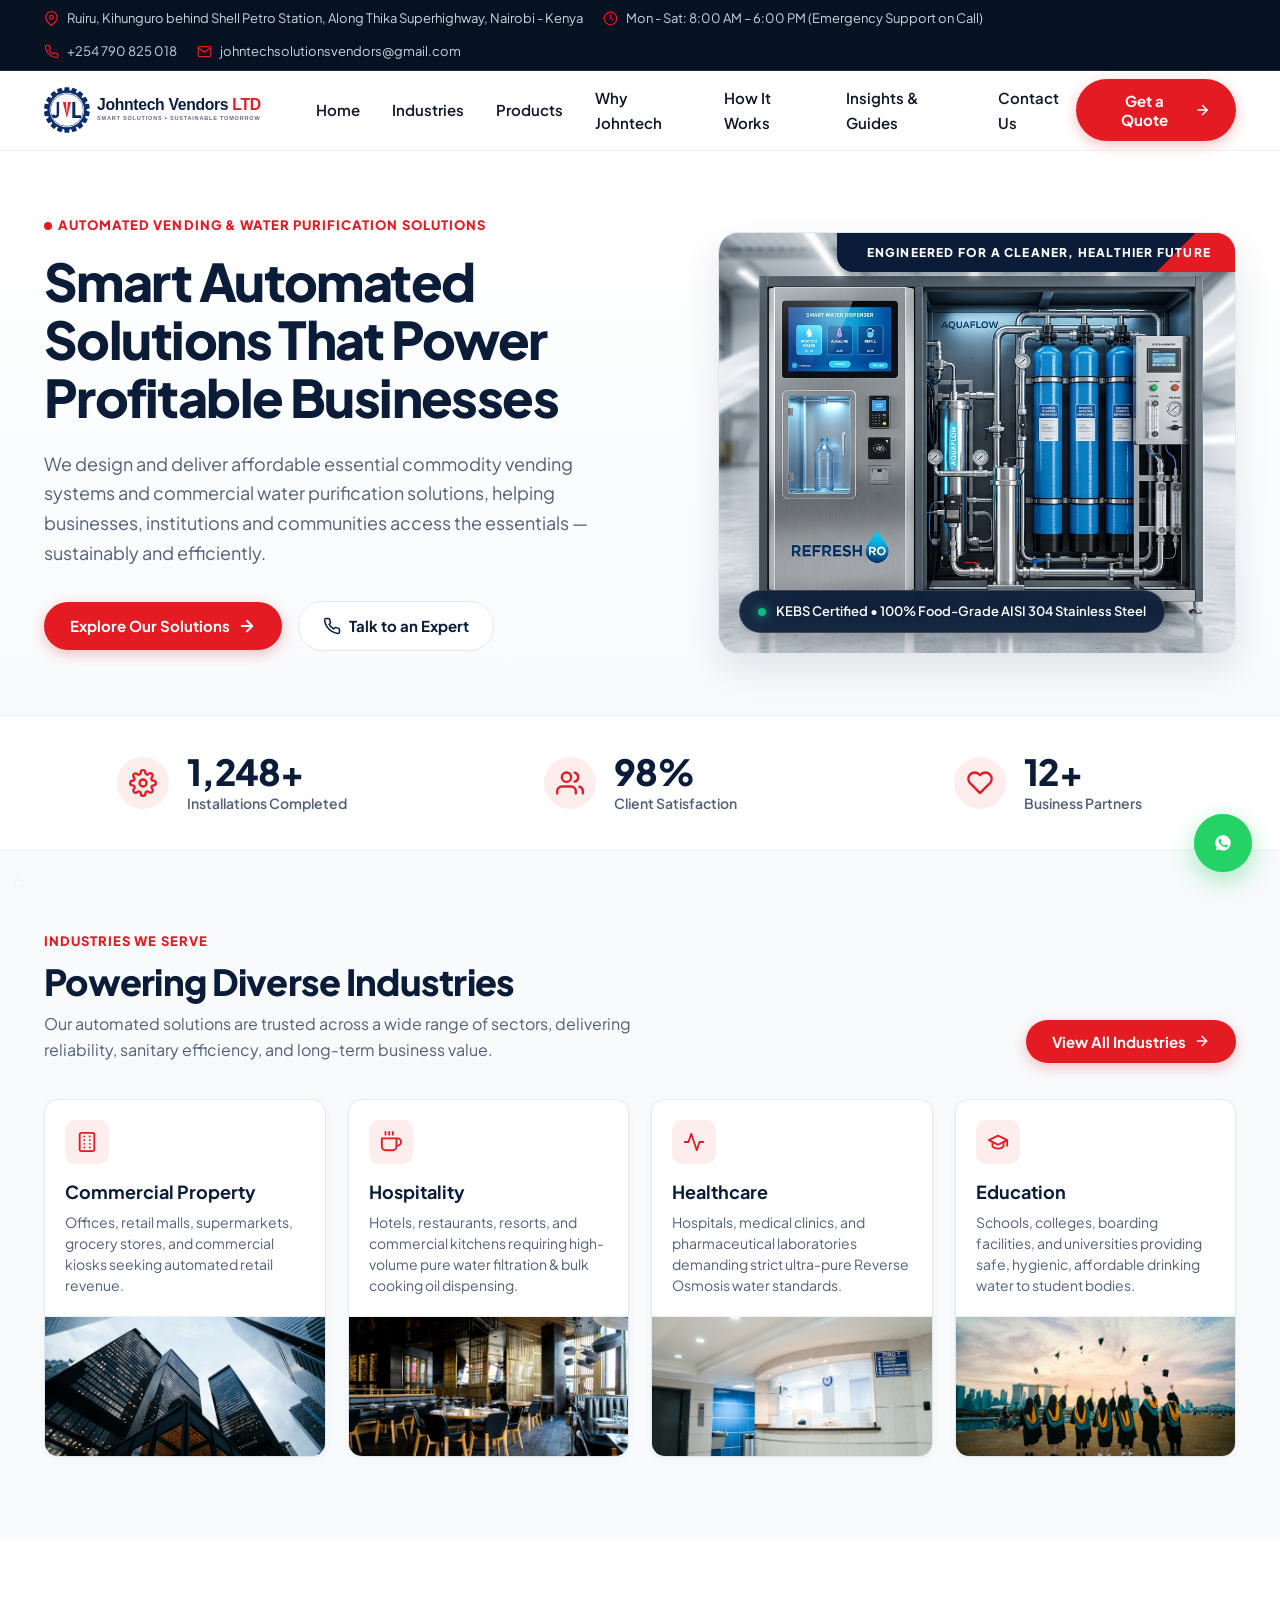
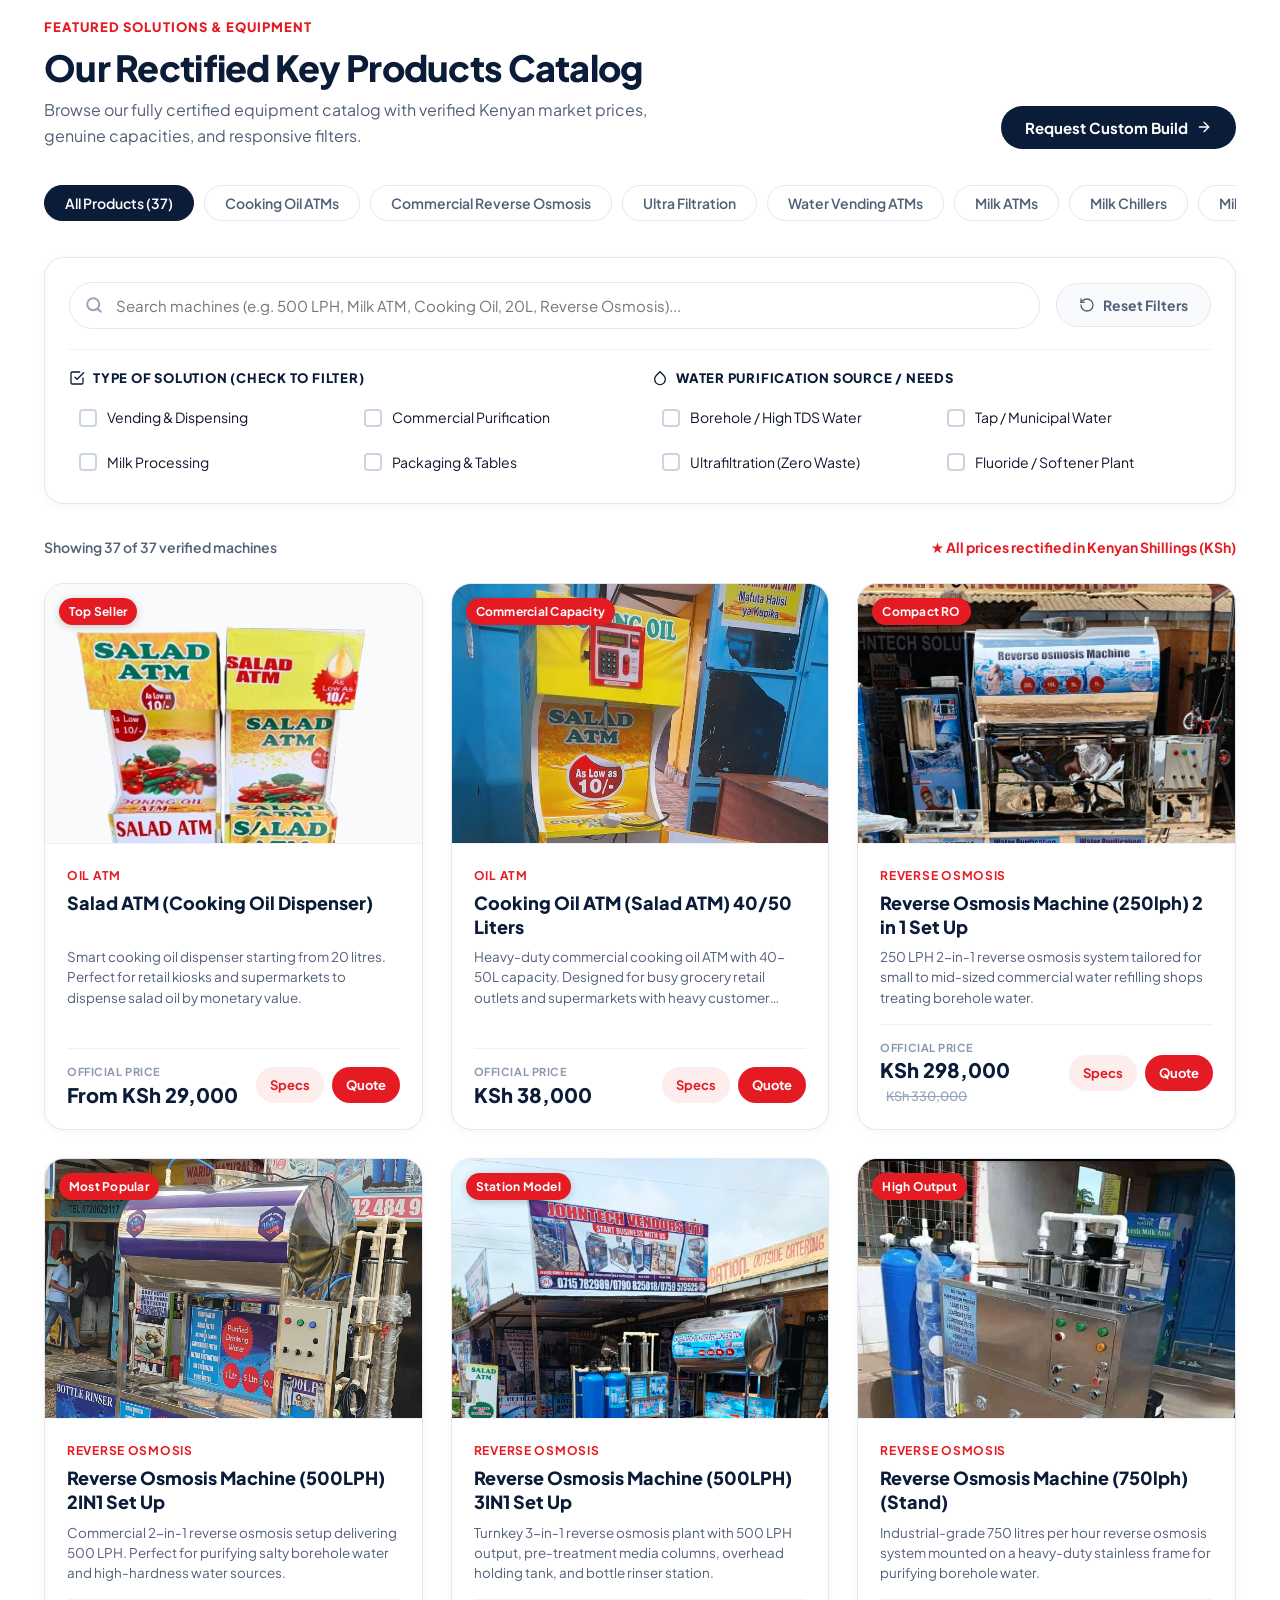
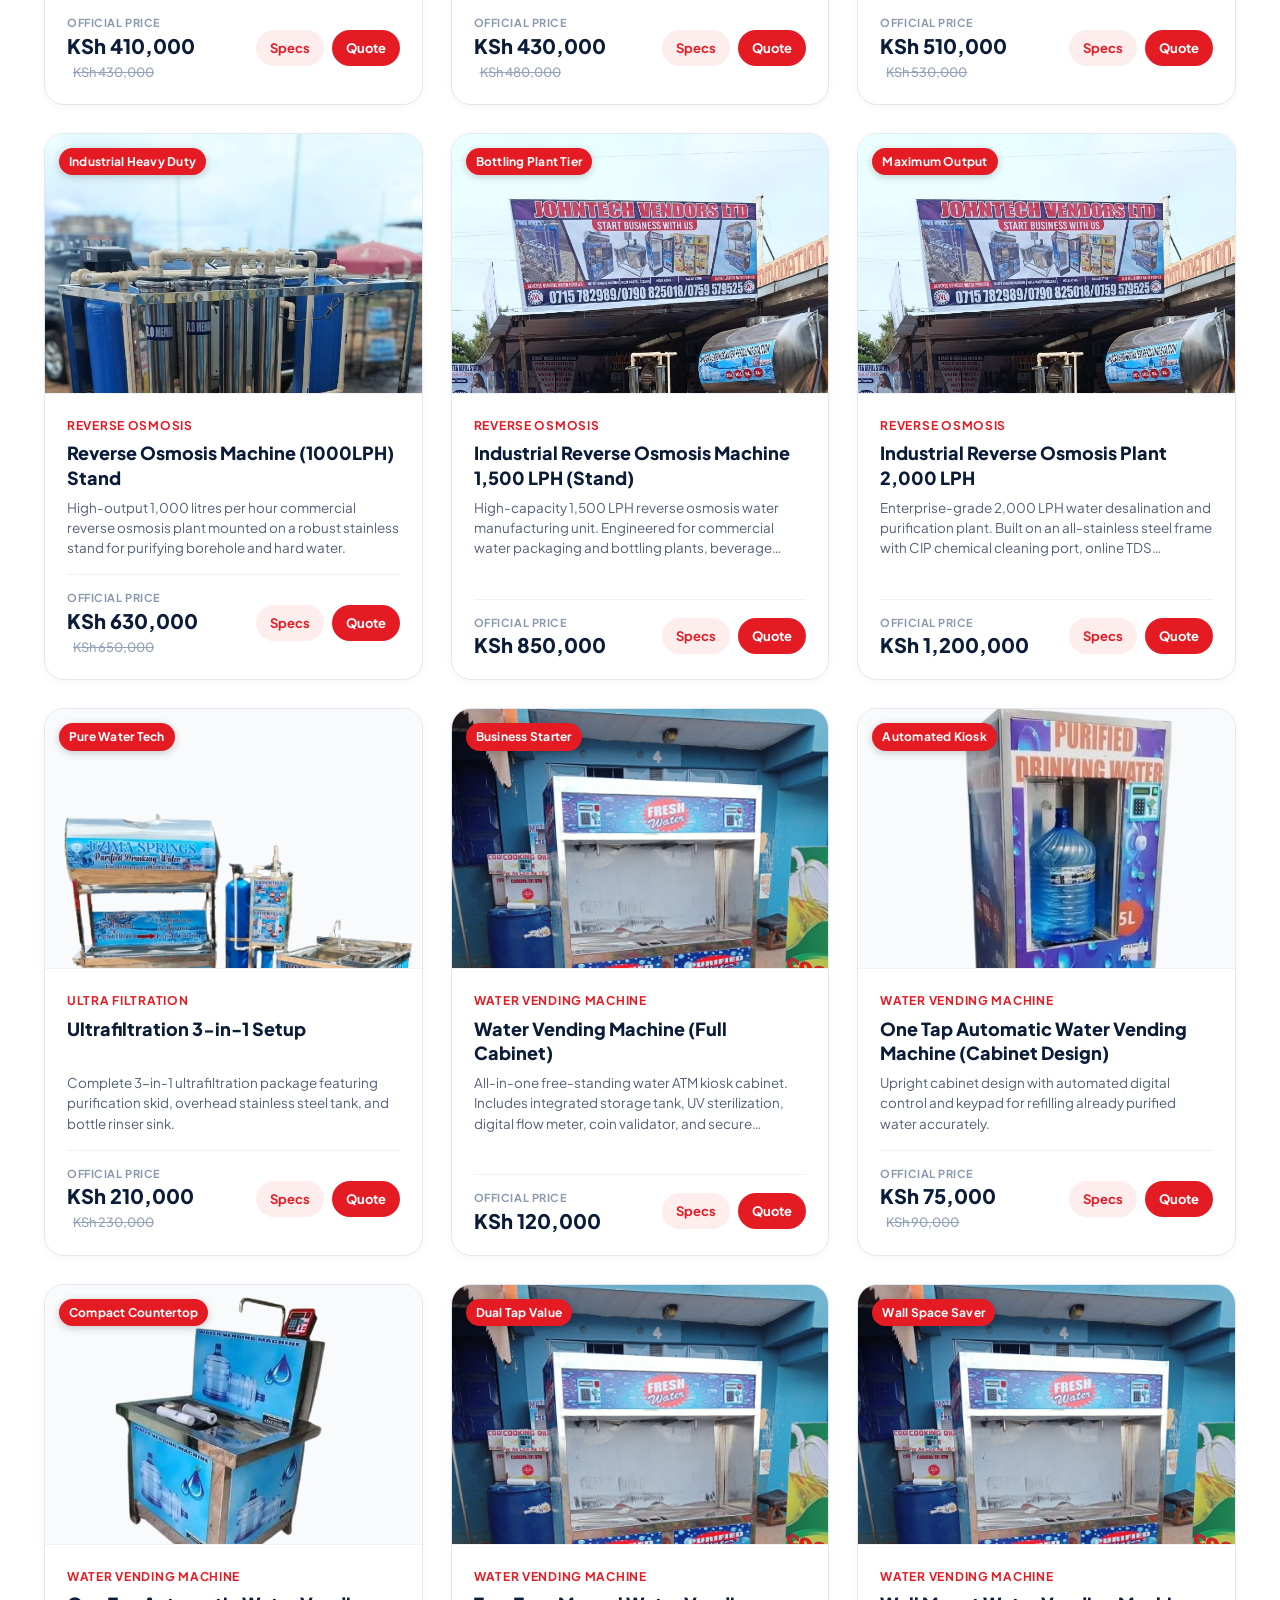
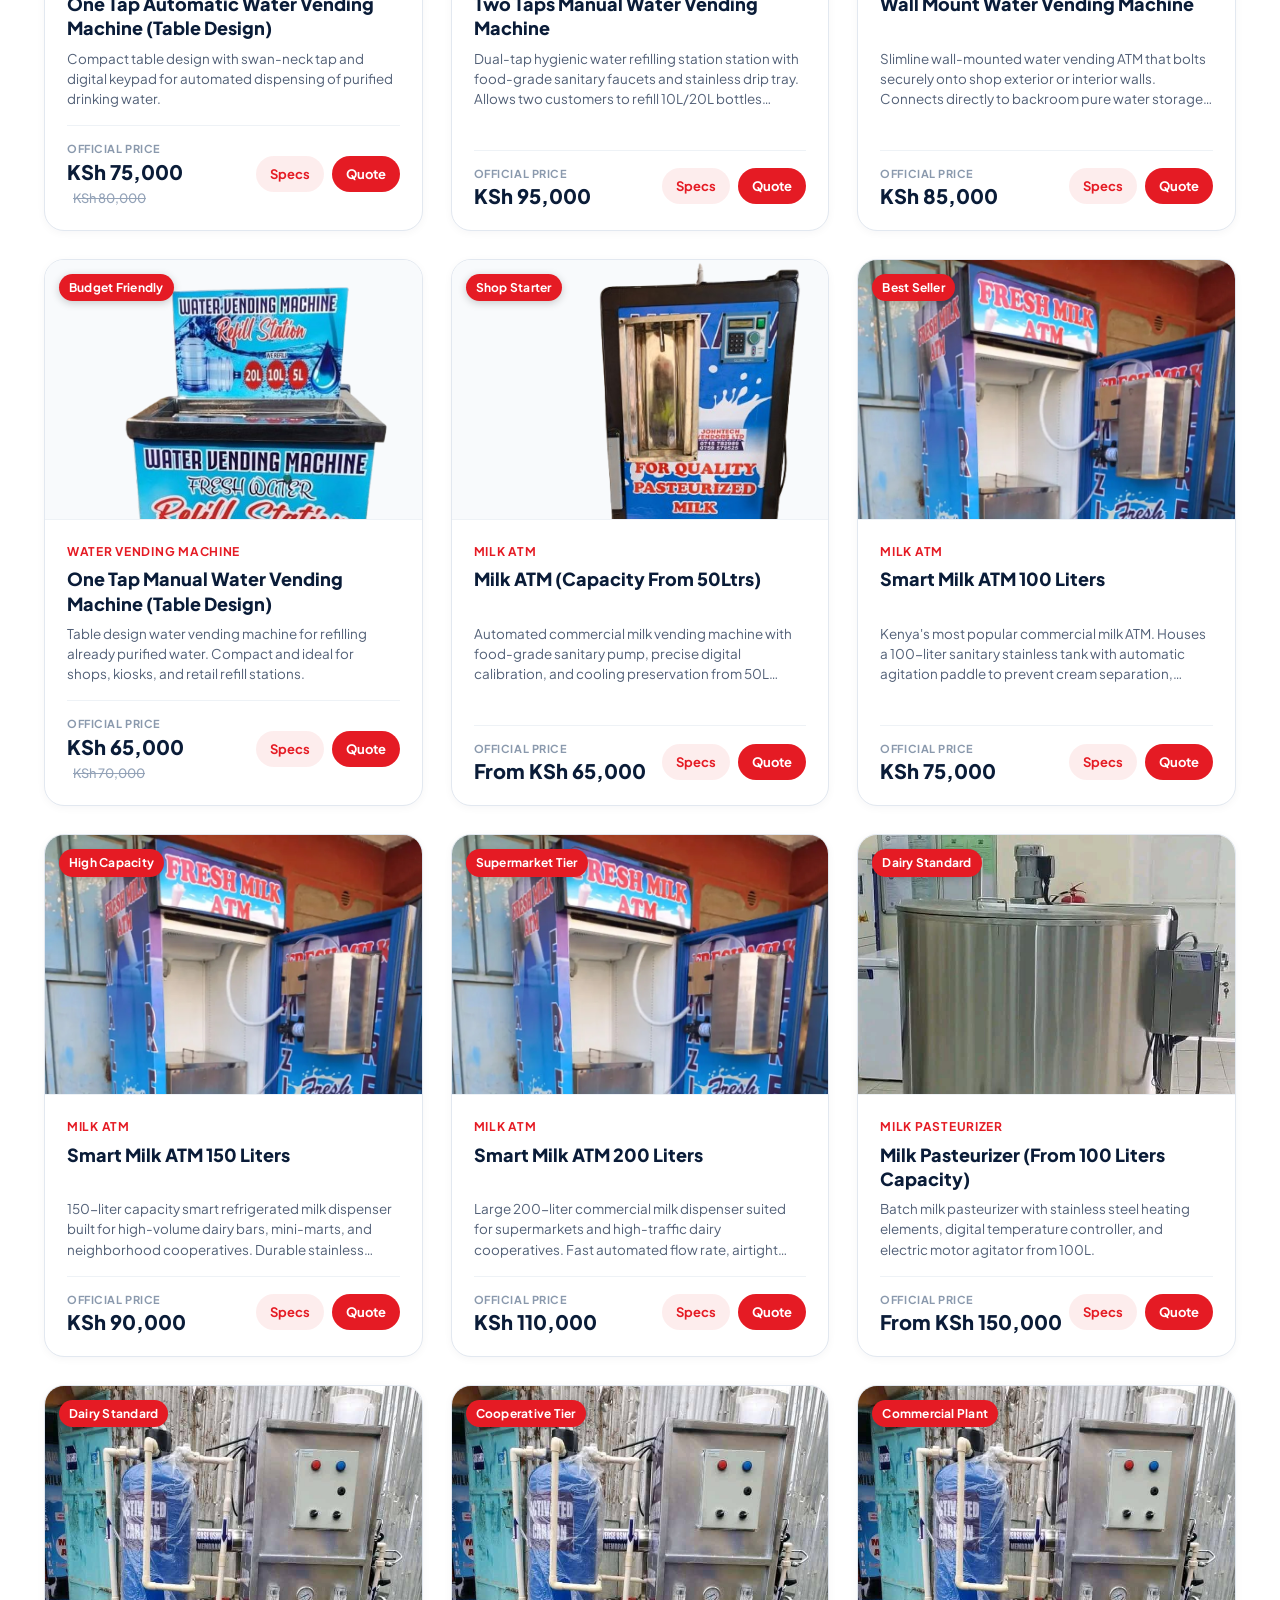
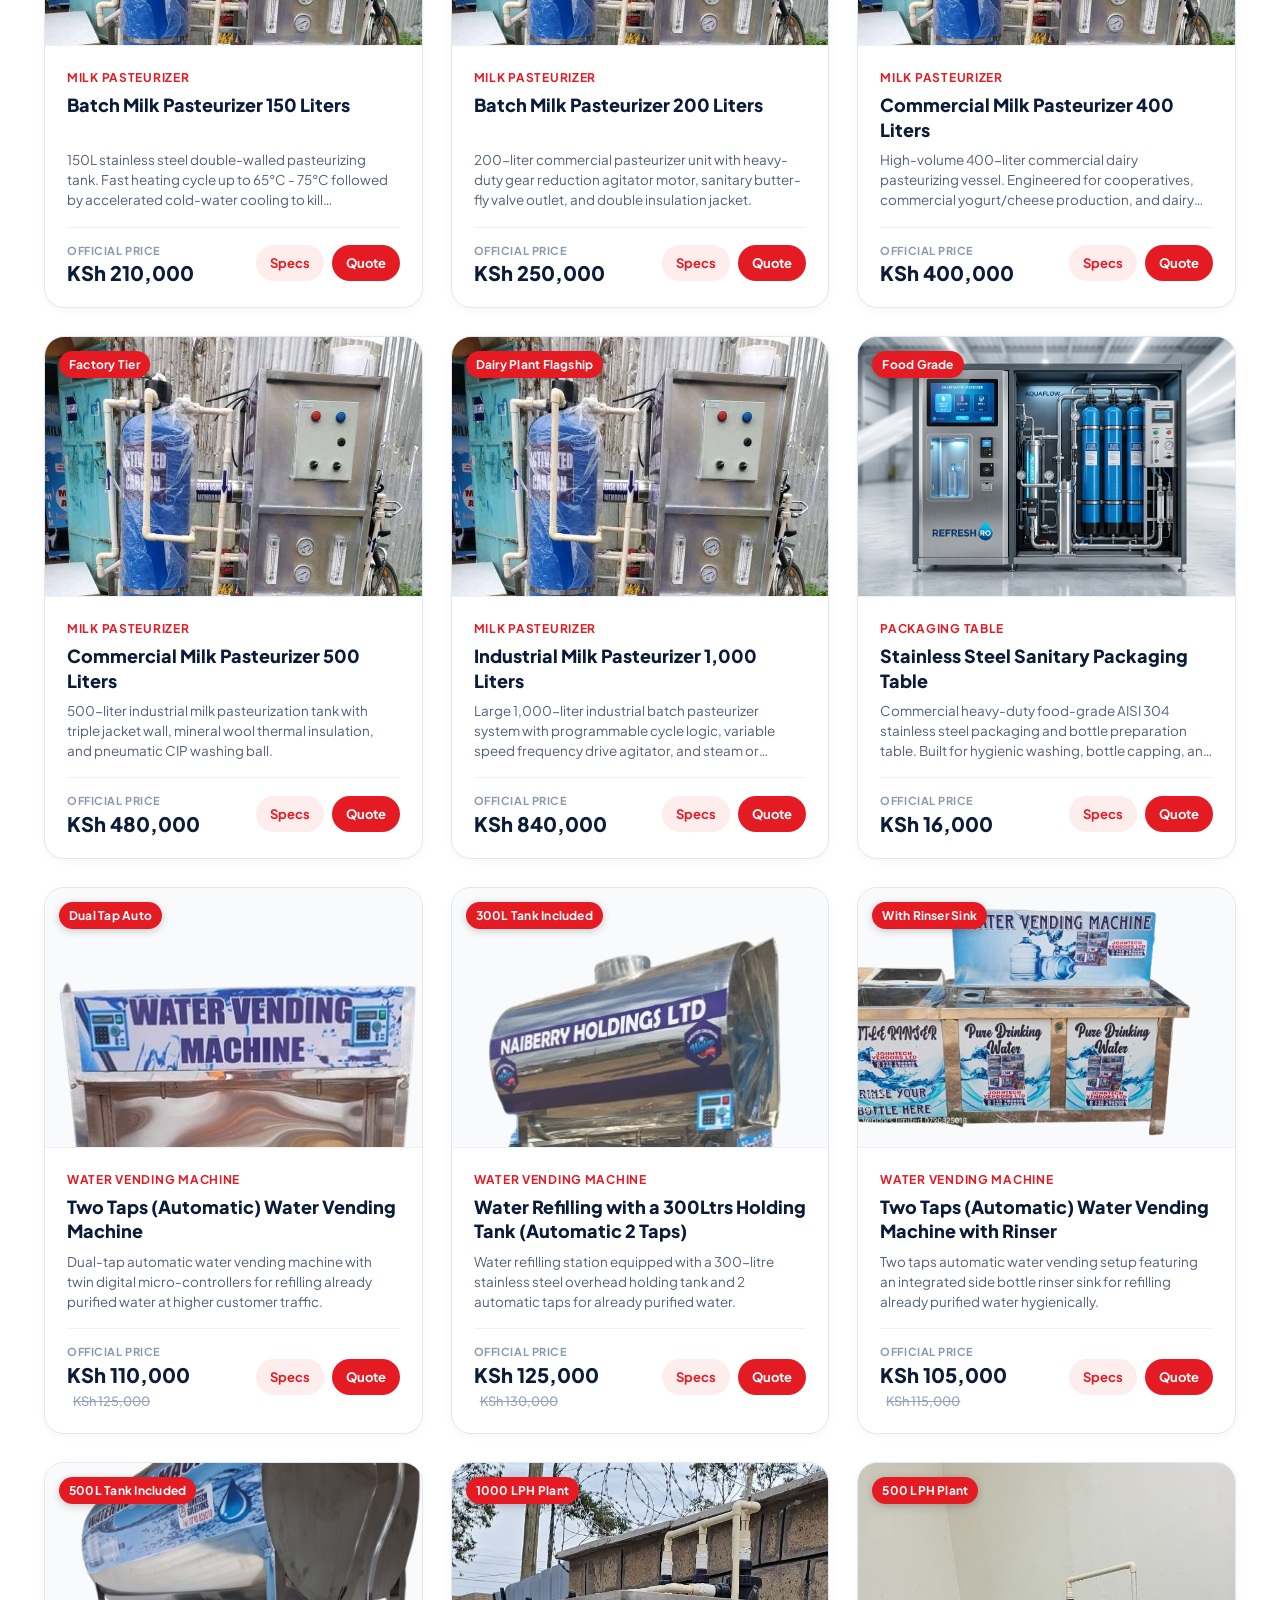
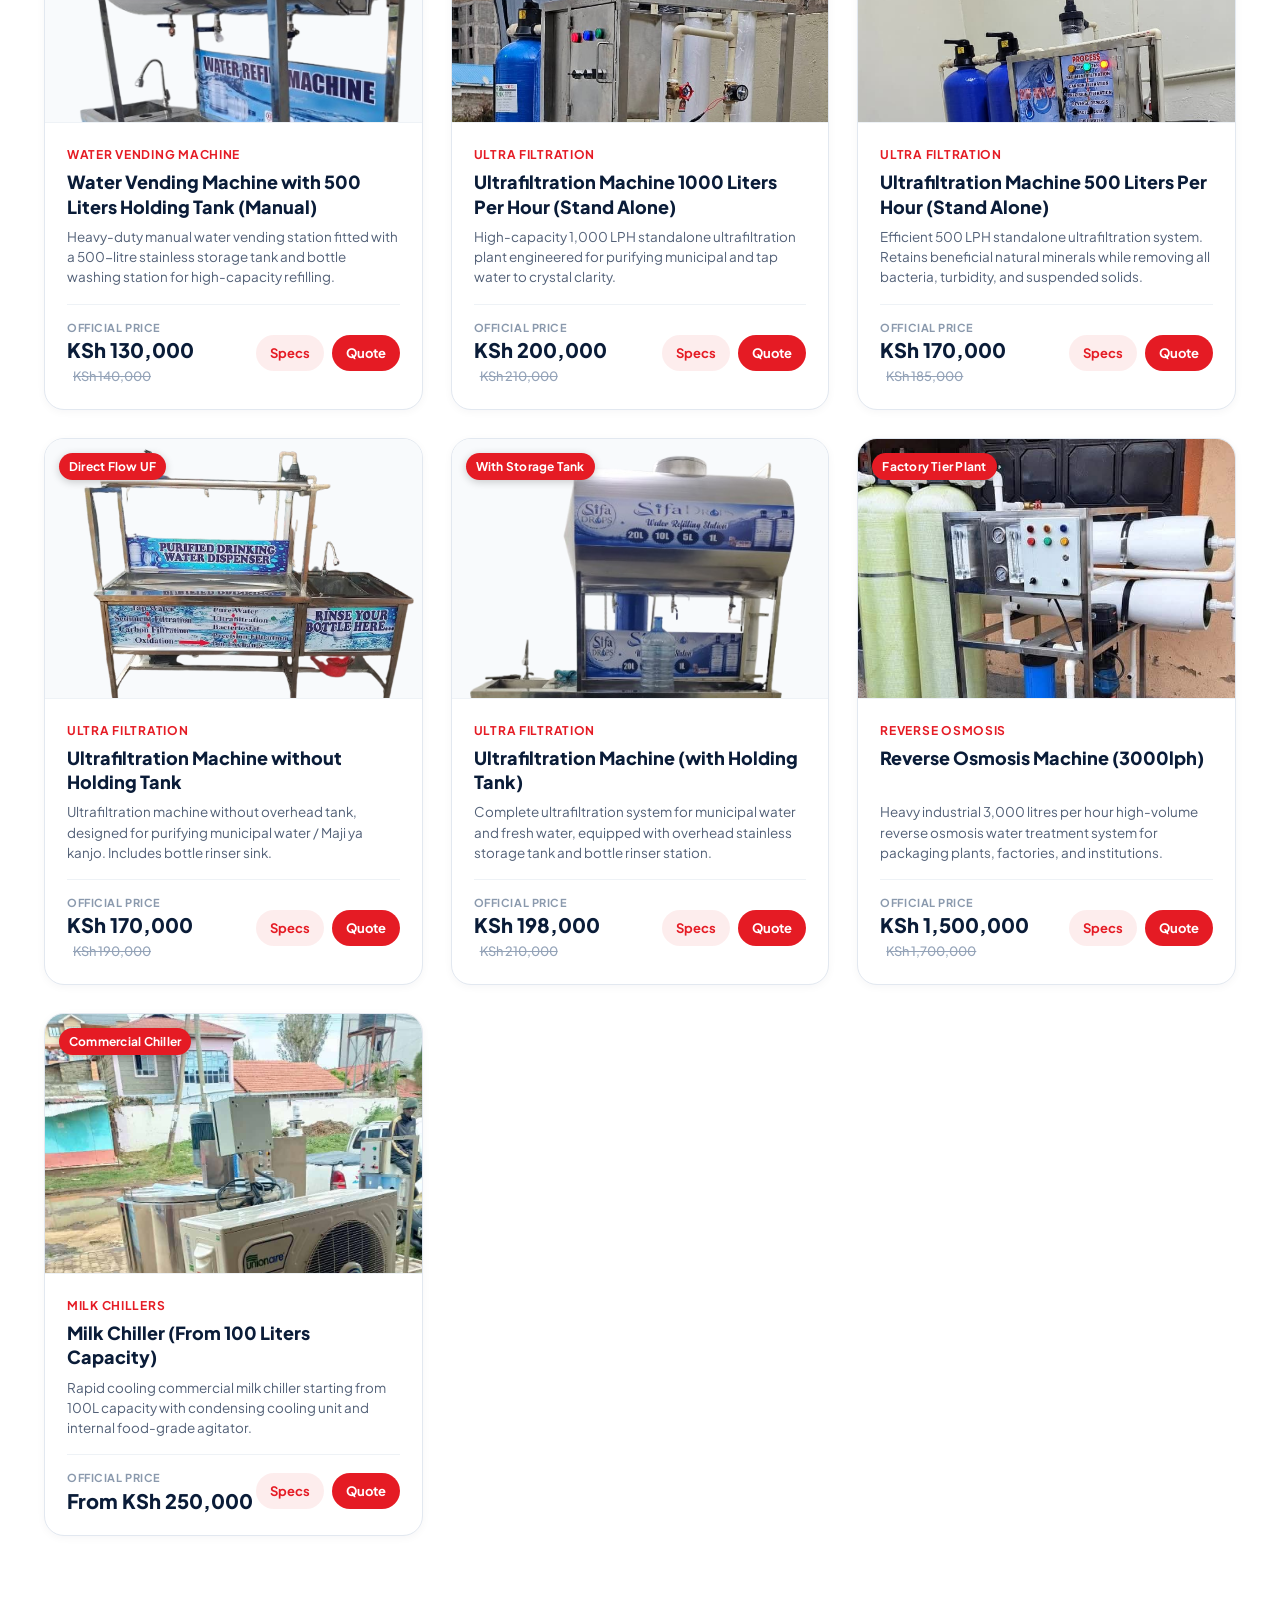
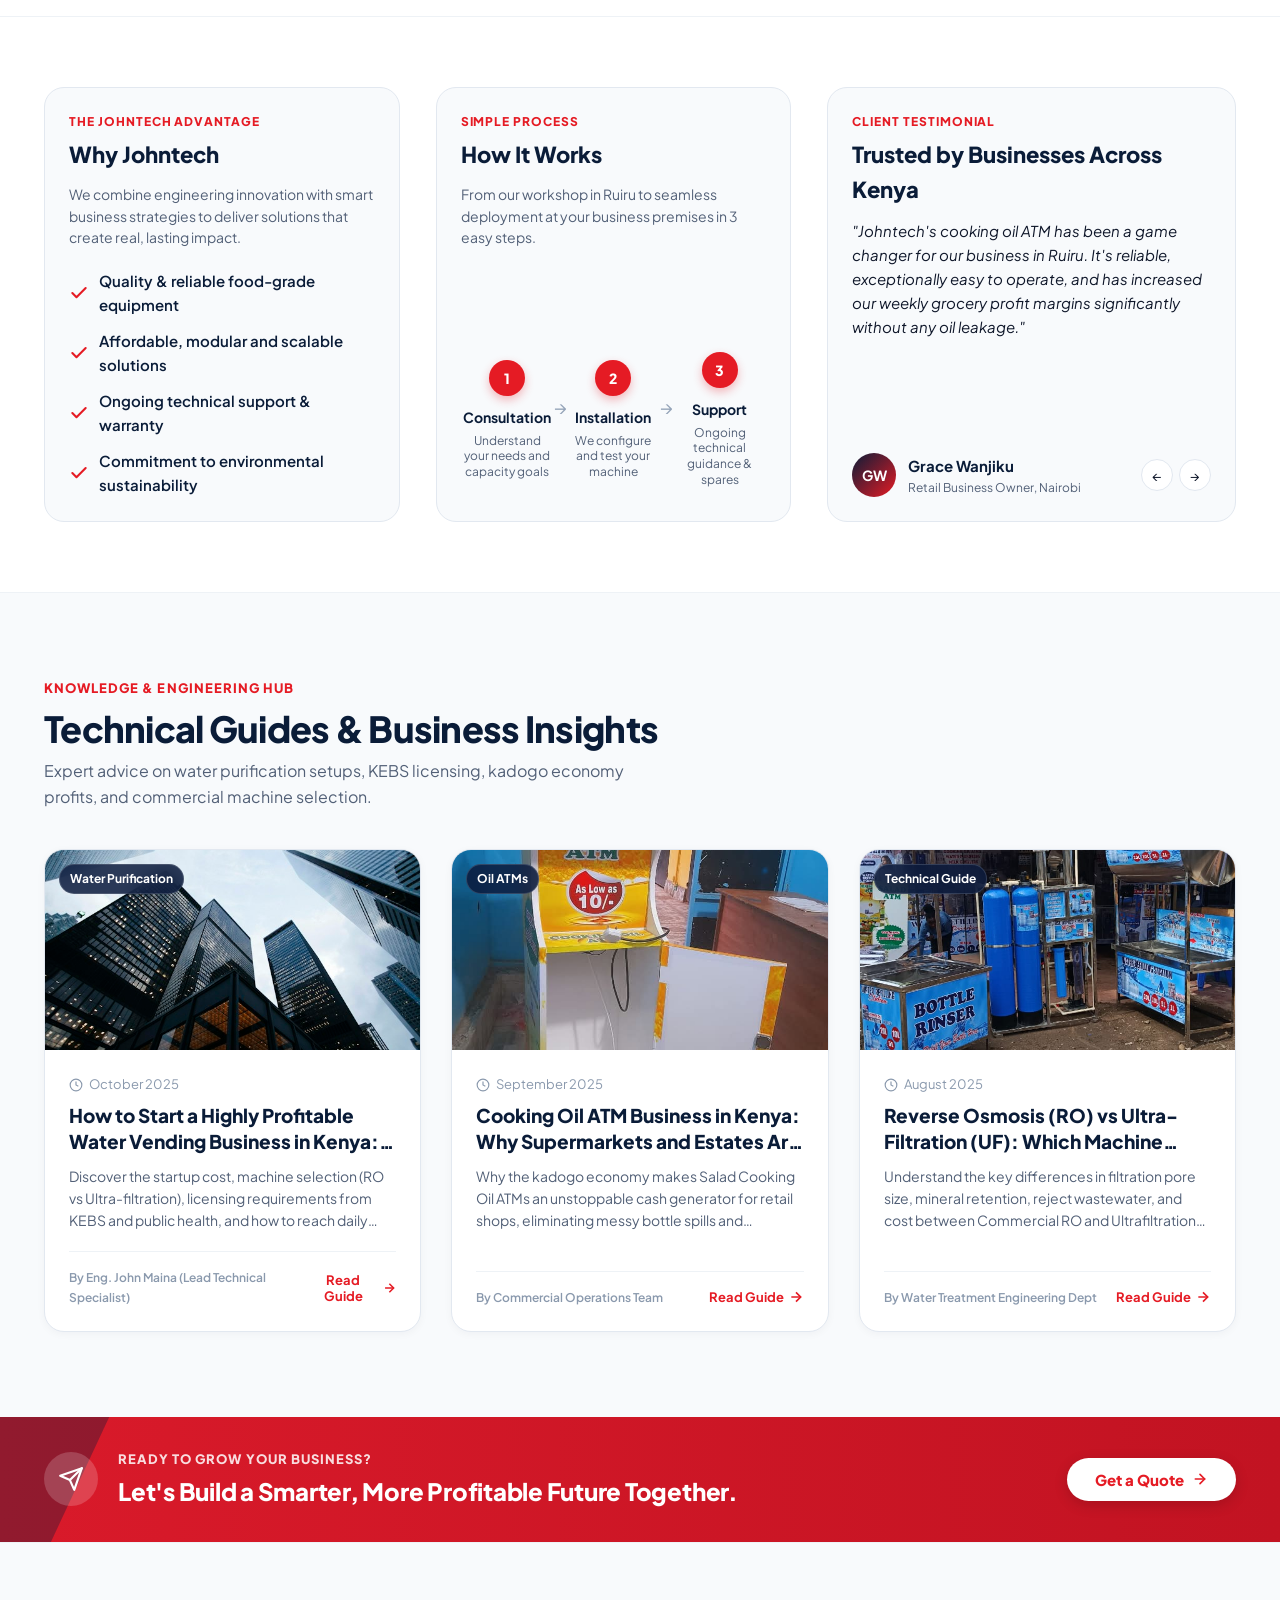
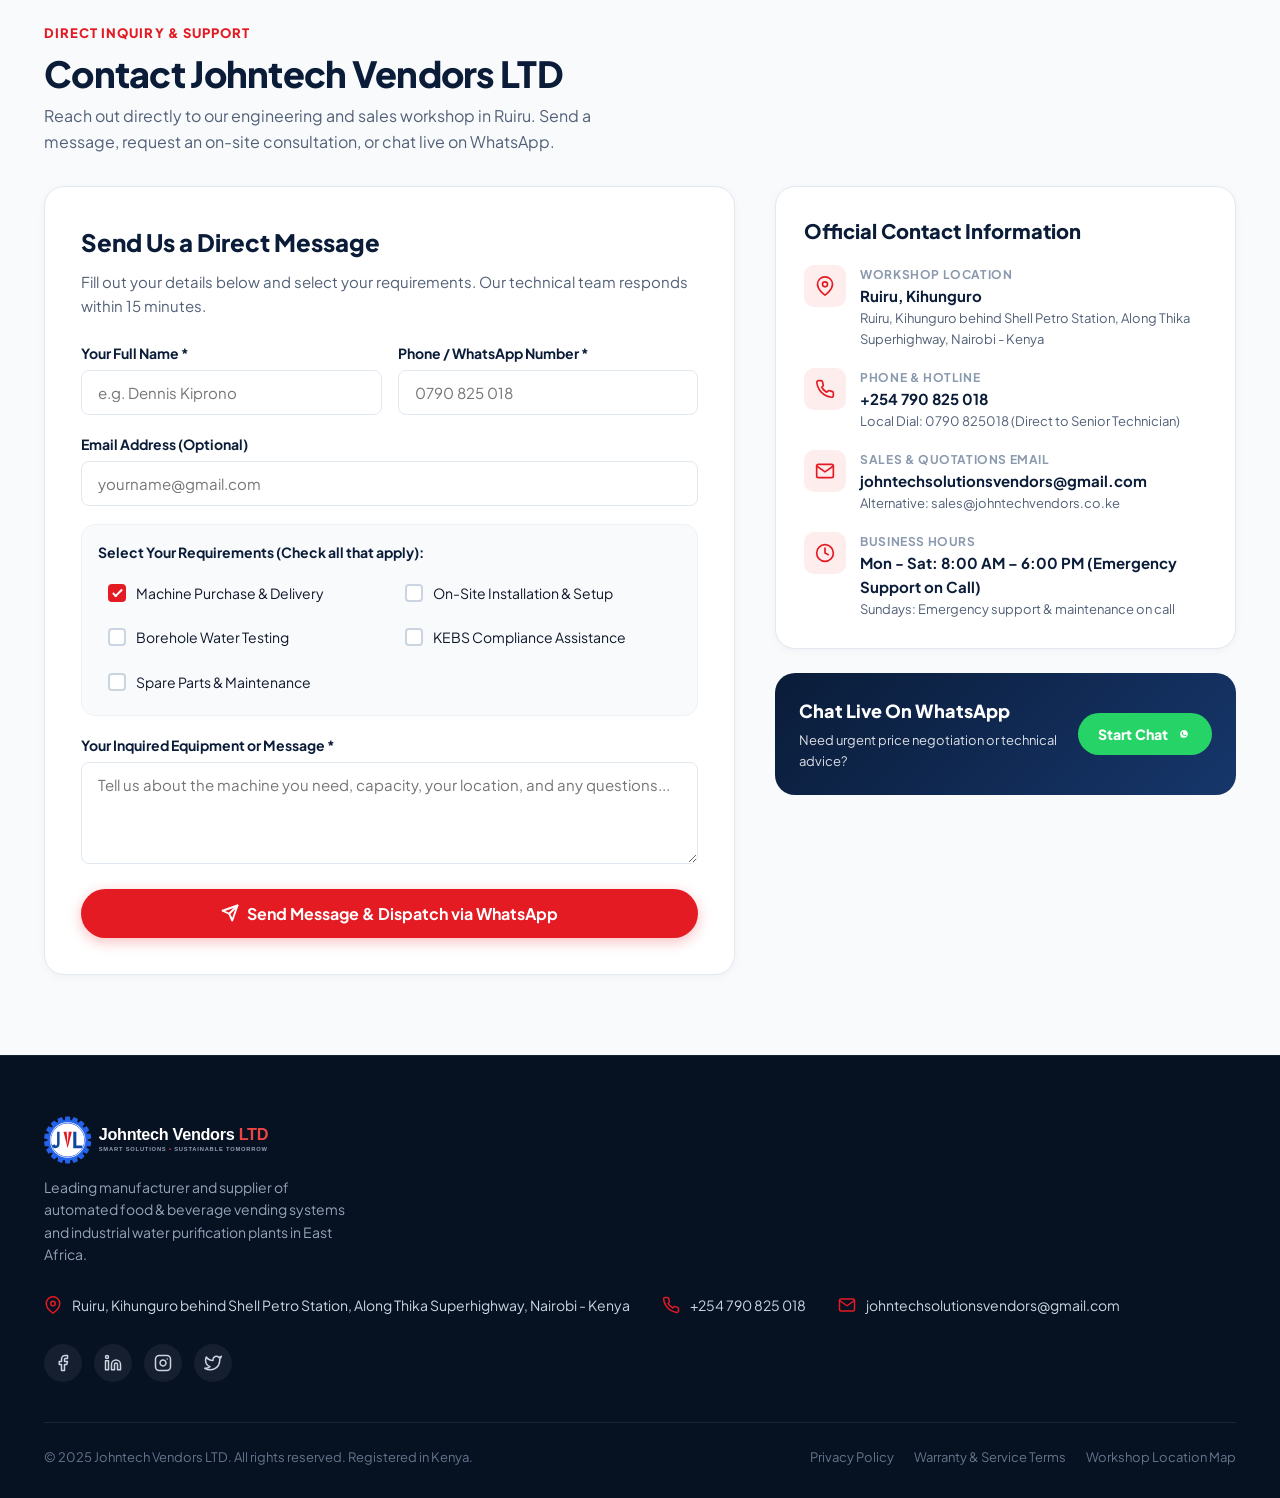
==== commit af861603: "Add products from official catalogue with descriptions, prices, specs, and images" ====
--- a/index.html
+++ b/index.html
@@ -19,6 +19,15 @@
   <!-- Styles -->
   <link rel="stylesheet" href="css/style.css?v=2">
 </head>
+  <!-- Google tag (gtag.js) -->
+<script async src="https://www.googletagmanager.com/gtag/js?id=AW-18489800260"></script>
+<script>
+  window.dataLayer = window.dataLayer || [];
+  function gtag(){dataLayer.push(arguments);}
+  gtag('js', new Date());
+
+  gtag('config', 'AW-18489800260');
+</script>
 <body>
 
   <!-- Top Announcement Bar -->
@@ -270,12 +279,13 @@
 
         <!-- Category Filter Pills -->
         <div class="filter-tabs">
-          <button class="filter-pill active" data-filter="all">All Products (27)</button>
+          <button class="filter-pill active" data-filter="all">All Products (37)</button>
           <button class="filter-pill" data-filter="oil-atm">Cooking Oil ATMs</button>
           <button class="filter-pill" data-filter="reverse-osmosis">Commercial Reverse Osmosis</button>
           <button class="filter-pill" data-filter="ultra-filtration">Ultra Filtration</button>
           <button class="filter-pill" data-filter="water-vending">Water Vending ATMs</button>
           <button class="filter-pill" data-filter="milk-atm">Milk ATMs</button>
+          <button class="filter-pill" data-filter="milk-chillers">Milk Chillers</button>
           <button class="filter-pill" data-filter="milk-pasteurizer">Milk Pasteurizers</button>
           <button class="filter-pill" data-filter="accessories">Accessories</button>
         </div>
@@ -352,7 +362,7 @@
         </div>
 
         <div class="results-count-banner">
-          <span id="resultsCount">Showing 27 machines</span>
+          <span id="resultsCount">Showing 37 machines</span>
           <span style="color: #E51B24; font-weight: 700;">★ All prices rectified in Kenyan Shillings (KSh)</span>
         </div>
 
